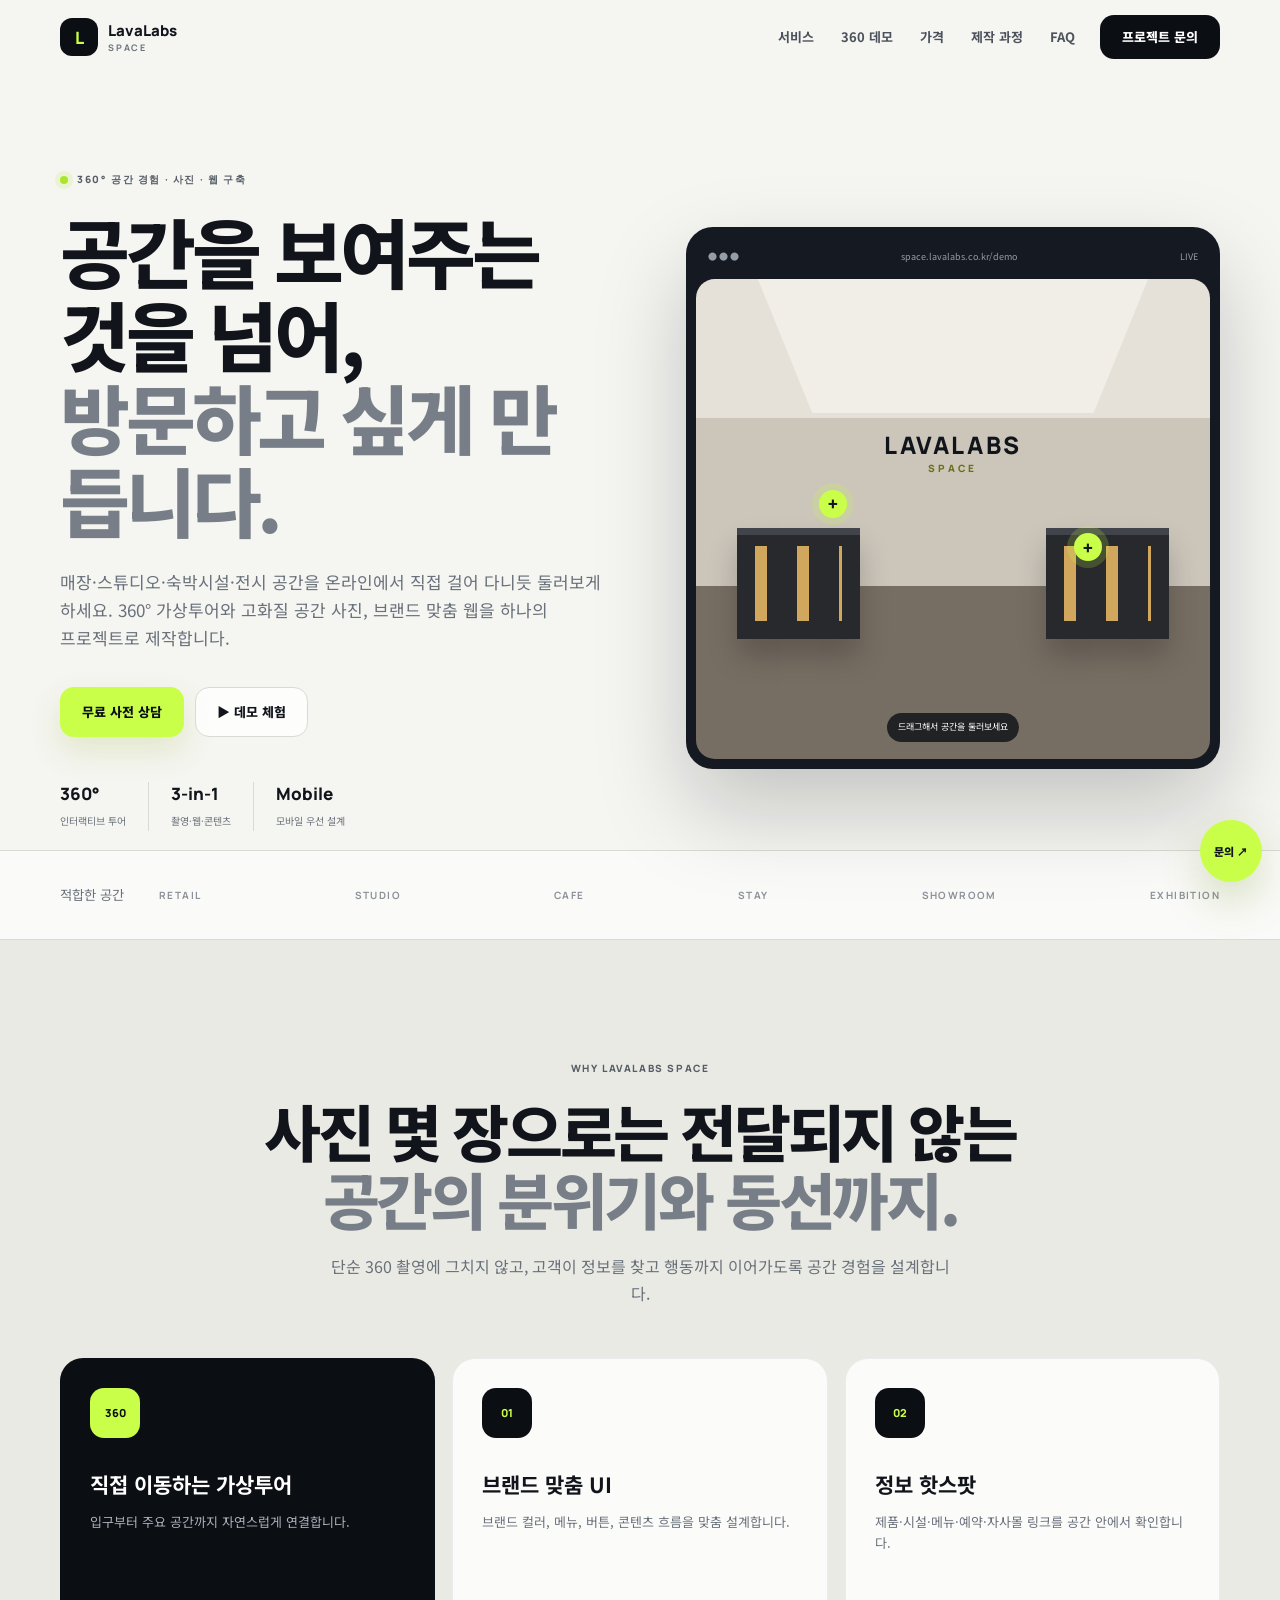
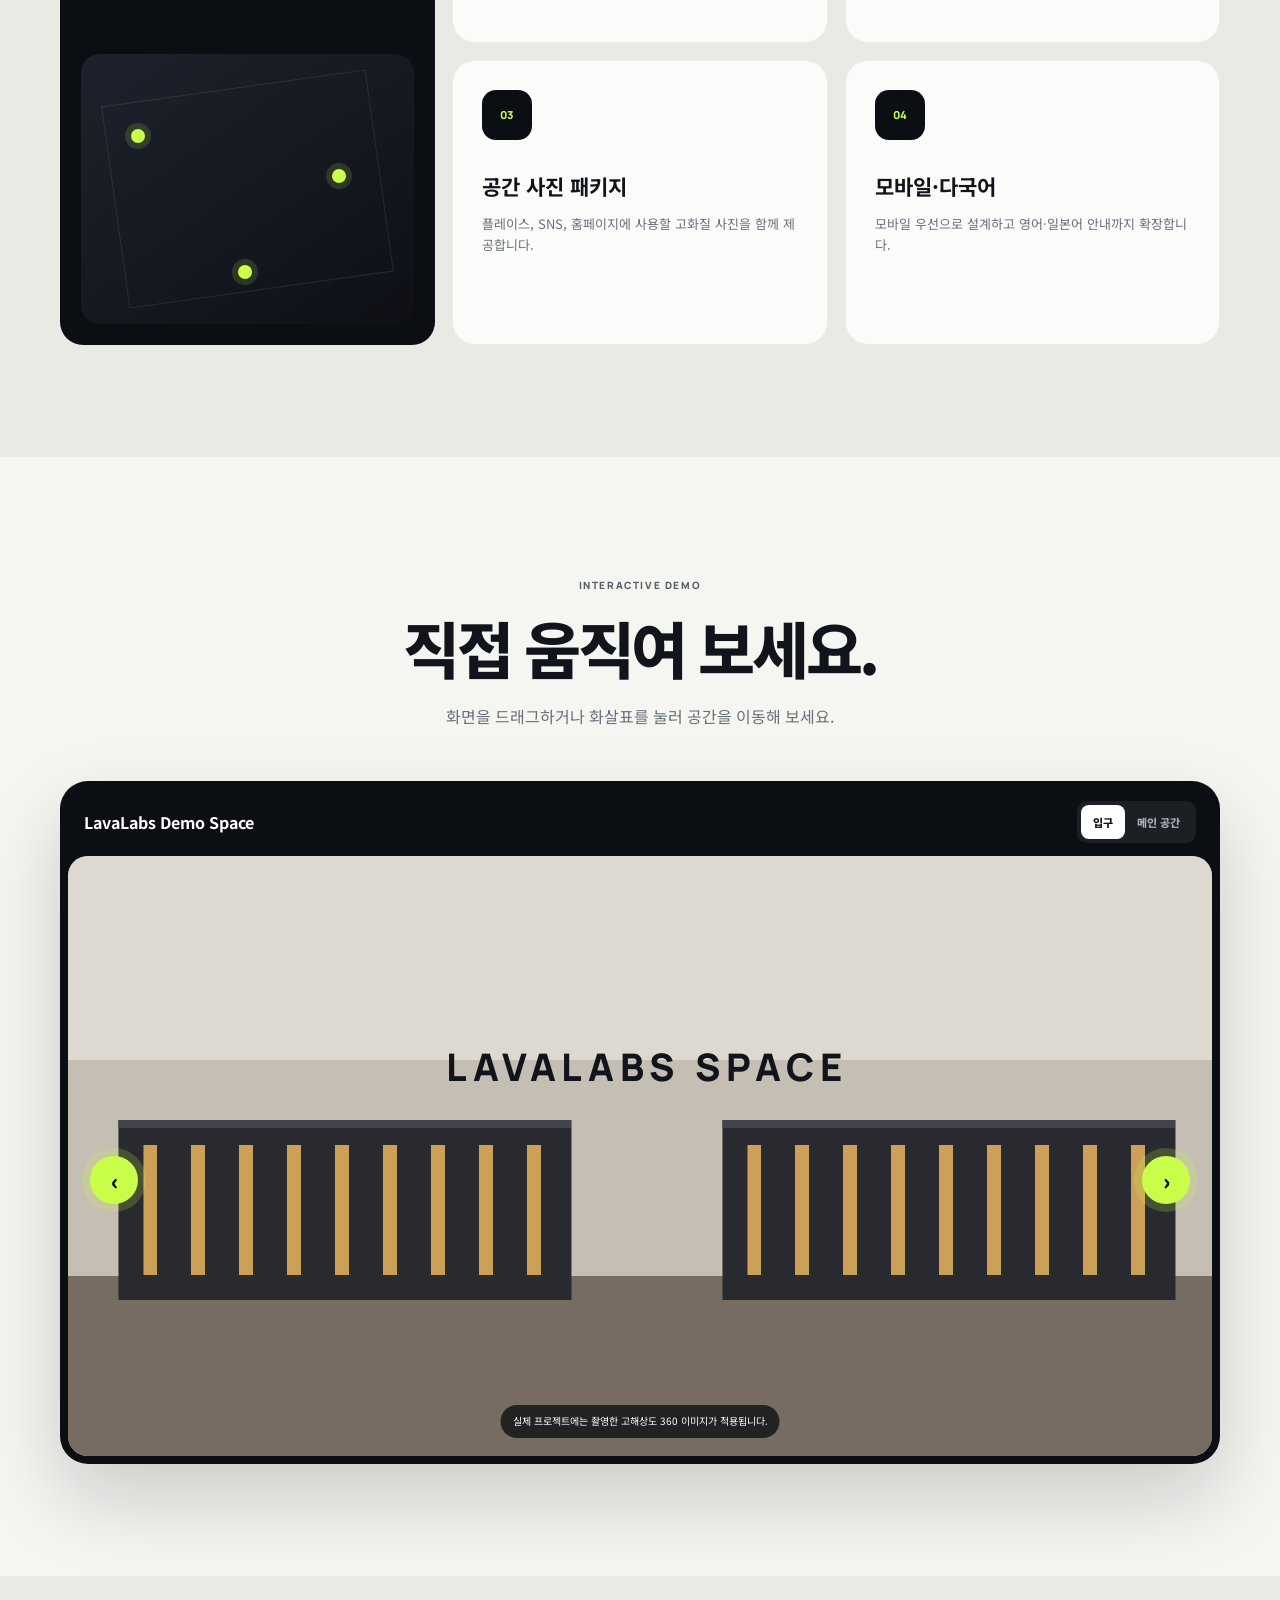
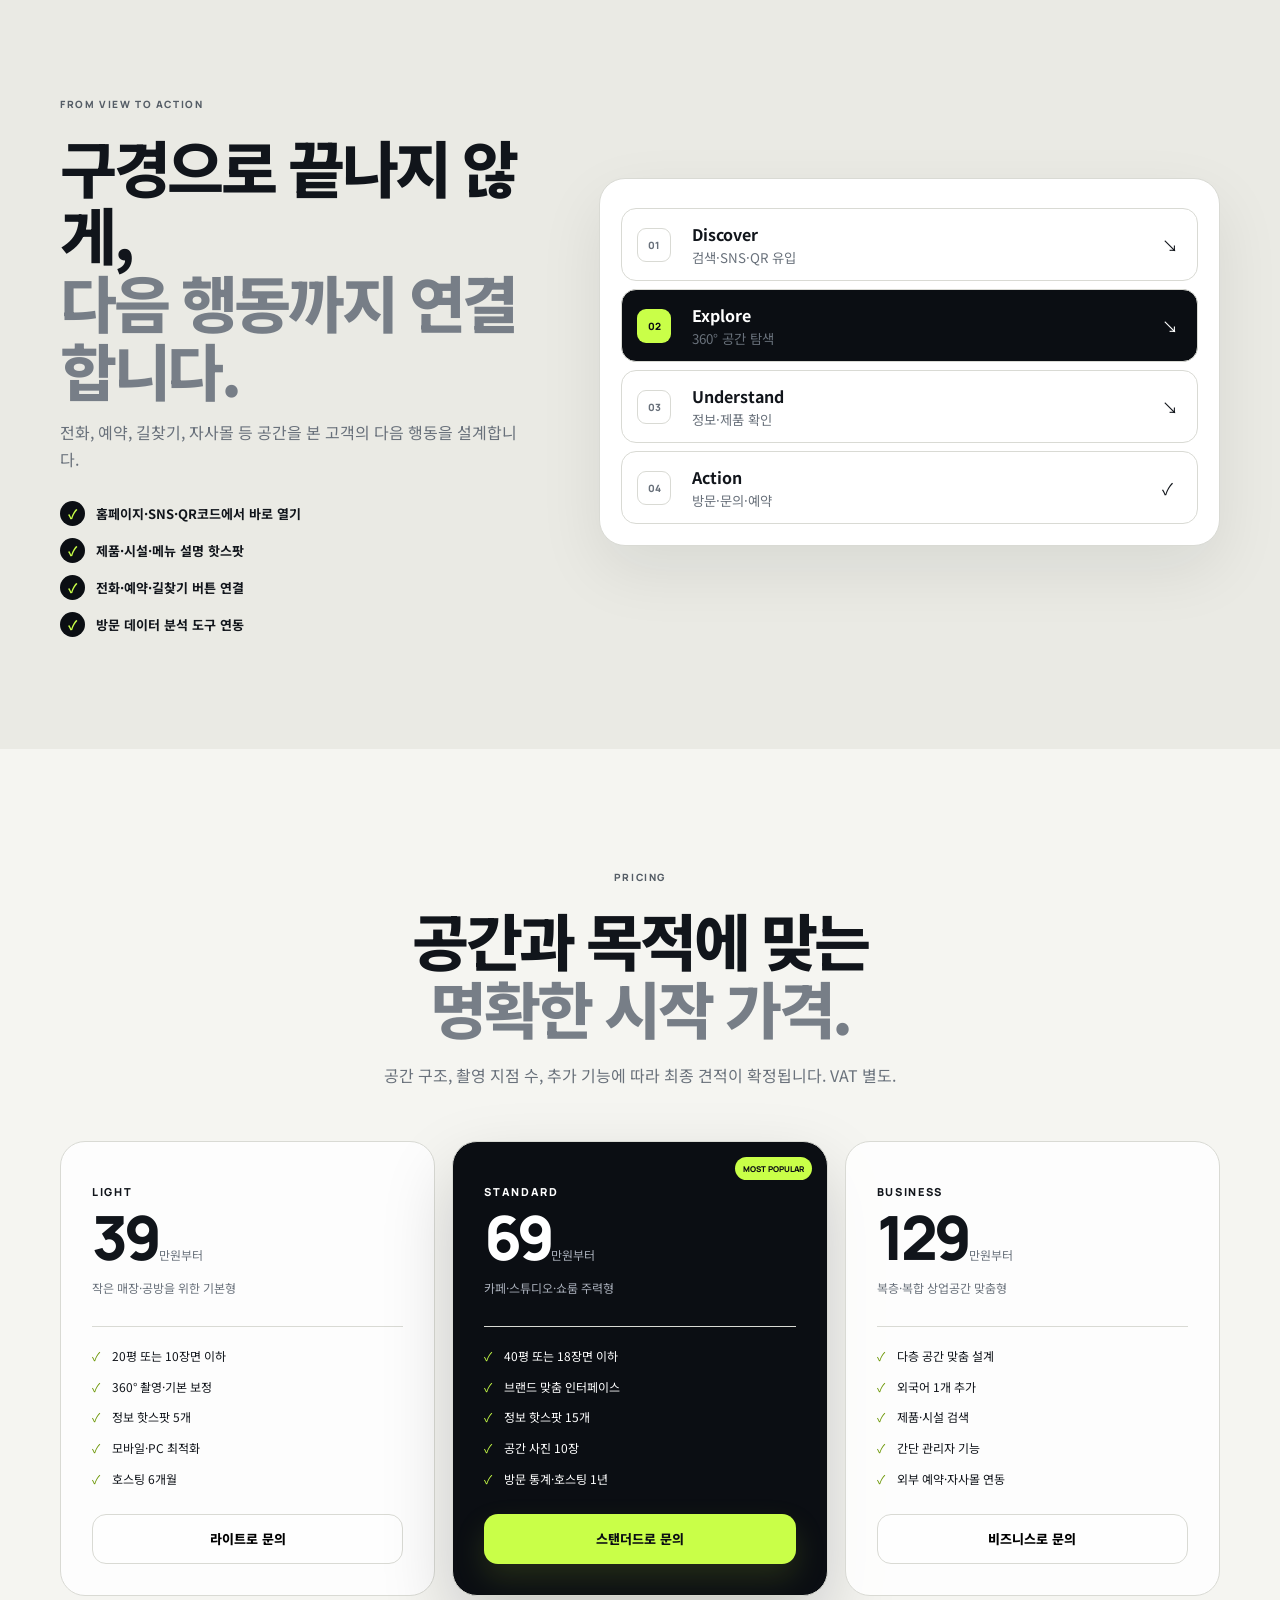
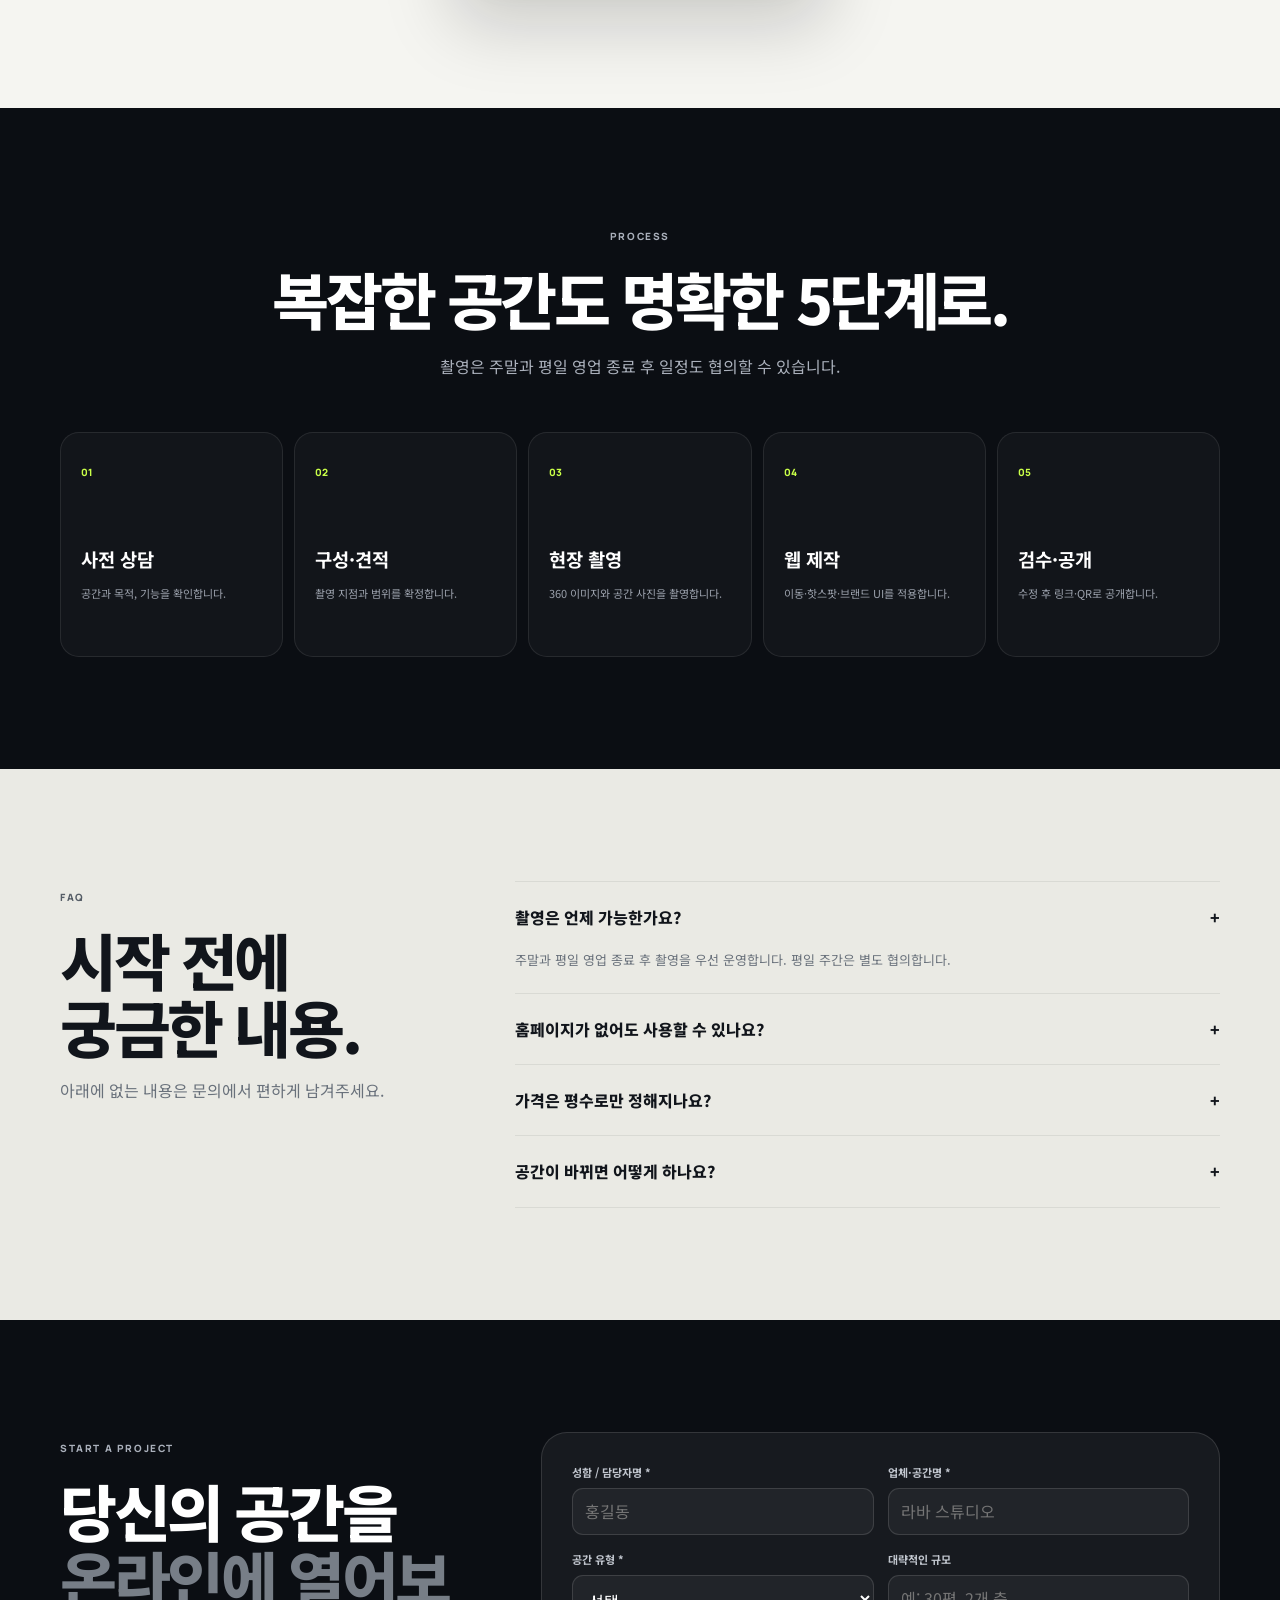
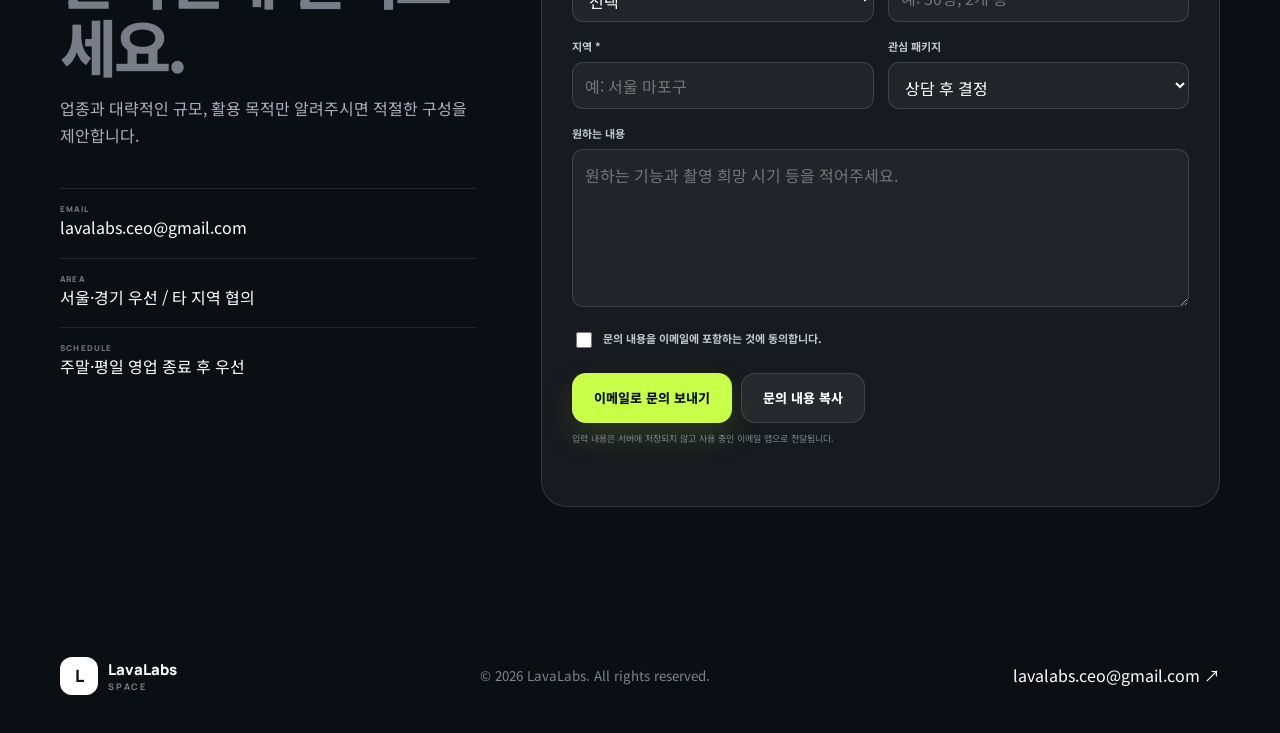
==== index(2).html @ 81591ff3 "Add files via upload" ====
<!doctype html><html lang="ko"><head><meta charset="utf-8"><meta name="viewport" content="width=device-width,initial-scale=1,viewport-fit=cover"><meta name="theme-color" content="#0b0e13"><meta name="description" content="LavaLabs Space는 360° 가상투어, 공간 사진, 맞춤형 웹을 결합해 오프라인 공간을 온라인 경험으로 만듭니다."><title>LavaLabs Space | 360° 가상투어·디지털 공간 구축</title><link rel="preconnect" href="https://fonts.googleapis.com"><link rel="preconnect" href="https://fonts.gstatic.com" crossorigin><link href="https://fonts.googleapis.com/css2?family=Manrope:wght@600;700;800&family=Noto+Sans+KR:wght@400;500;600;700;800&display=swap" rel="stylesheet"><style>
:root{--bg:#f5f5f1;--ink:#11151b;--muted:#69717b;--line:#d9dad4;--dark:#0b0e13;--lime:#c9ff48;--max:1160px}*{box-sizing:border-box}html{scroll-behavior:smooth}body{margin:0;min-width:320px;background:var(--bg);color:var(--ink);font-family:"Noto Sans KR",sans-serif;line-height:1.65;overflow-x:hidden}a{color:inherit;text-decoration:none}button,input,select,textarea{font:inherit}.wrap{width:min(calc(100% - 40px),var(--max));margin:auto}.section{padding:112px 0}.muted{background:#eaeae4}.dark{background:var(--dark);color:#fff}.head{position:fixed;z-index:40;inset:0 0 auto;height:74px;transition:.25s}.head.on{background:#f5f5f1e8;backdrop-filter:blur(16px);border-bottom:1px solid var(--line)}.nav{height:100%;display:flex;align-items:center;gap:25px}.brand{display:flex;align-items:center;gap:10px}.logo{width:38px;height:38px;border-radius:12px;background:var(--dark);color:var(--lime);display:grid;place-items:center;font:800 17px Manrope}.brand b{display:block;font:800 15px Manrope}.brand small{display:block;color:var(--muted);font:700 9px Manrope;letter-spacing:.2em}.links{display:flex;gap:27px;margin-left:auto}.links a{font-size:13px;font-weight:700;color:#4b525c}.btn{display:inline-flex;min-height:50px;padding:0 21px;border:1px solid transparent;border-radius:14px;align-items:center;justify-content:center;font-weight:800;font-size:13px;cursor:pointer;transition:.2s}.btn:hover{transform:translateY(-2px)}.primary{background:var(--lime);color:var(--dark);box-shadow:0 14px 30px #8eae2a30}.secondary{background:#ffffffc8;border-color:var(--line)}.black{background:var(--dark);color:#fff;min-height:44px}.menu{display:none;margin-left:auto;border:1px solid var(--line);background:#fff;border-radius:11px;width:42px;height:42px}.mobile{display:none;position:fixed;top:68px;inset-inline:0;background:#f5f5f1;padding:15px 20px 24px;border-bottom:1px solid var(--line)}.mobile a{display:block;padding:12px 0;font-weight:700}.hero{min-height:850px;padding-top:145px;display:flex;align-items:center}.hero-grid{display:grid;grid-template-columns:1.02fr .98fr;gap:70px;align-items:center}.kicker{display:inline-flex;gap:9px;align-items:center;margin-bottom:22px;font:800 10px Manrope;letter-spacing:.16em;color:#555d66}.dot{width:8px;height:8px;border-radius:50%;background:#a9e72c;box-shadow:0 0 0 5px #a9e72c26}.hero h1,.title h2,.copy h2{margin:0;line-height:1.09;letter-spacing:-.055em;font-weight:800}.hero h1{font-size:clamp(48px,6vw,76px)}.hero h1 span,.title h2 span,.copy h2 span{color:#777e87}.lead{max-width:640px;margin:27px 0 0;color:var(--muted);font-size:17px;word-break:keep-all}.actions{display:flex;gap:11px;margin-top:35px}.stats{display:flex;margin-top:45px}.stats div{padding-right:22px;margin-right:22px;border-right:1px solid var(--line)}.stats div:last-child{border:0}.stats b{display:block;font:800 17px Manrope}.stats small{color:var(--muted);font-size:10px}.mock{background:#151922;padding:10px;border-radius:27px;box-shadow:0 40px 90px #0b0e1335;transform:rotate(1deg)}.bar{height:42px;display:flex;align-items:center;padding:0 12px;color:#969da7;font-size:9px}.bar span{margin:auto}.space{position:relative;min-height:480px;border-radius:19px;overflow:hidden;background:linear-gradient(#e5e1d8 0 29%,#cbc5ba 29% 64%,#776e63 64%)}.ceiling{position:absolute;inset:0 12% auto;height:28%;background:#f1eee7;clip-path:polygon(0 0,100% 0,86% 100%,14% 100%)}.shelf{position:absolute;bottom:25%;width:24%;height:23%;background:#27292d;box-shadow:inset 0 7px #41444a,0 18px 28px #0003}.s1{left:8%}.s2{right:8%}.shelf:before{content:"";position:absolute;inset:18px;background:repeating-linear-gradient(90deg,#d0a75d 0 12px,transparent 12px 42px)}.sign{position:absolute;left:50%;top:36%;transform:translate(-50%,-50%);font:800 24px Manrope;letter-spacing:.11em;text-align:center}.sign small{display:block;font-size:10px;letter-spacing:.3em;color:#667016}.hot{position:absolute;width:28px;height:28px;border-radius:50%;background:var(--lime);display:grid;place-items:center;font-weight:900;box-shadow:0 0 0 7px #c9ff4830}.h1{left:24%;top:44%}.h2{right:21%;top:53%}.hint{position:absolute;left:50%;bottom:17px;transform:translateX(-50%);background:#0b0e13c9;color:#fff;padding:7px 11px;border-radius:99px;font-size:9px;white-space:nowrap}.strip{border-block:1px solid var(--line);background:#ffffff70}.strip .wrap{min-height:88px;display:flex;gap:35px;align-items:center}.strip small{color:var(--muted)}.logos{display:flex;flex:1;justify-content:space-between;gap:20px;flex-wrap:wrap;font:800 10px Manrope;letter-spacing:.14em;color:#8b9199}.title{text-align:center;max-width:800px;margin:0 auto 52px}.title h2,.copy h2{font-size:clamp(35px,5vw,62px)}.title p{max-width:620px;margin:21px auto 0;color:var(--muted)}.cards{display:grid;grid-template-columns:repeat(3,1fr);gap:17px}.card{min-height:285px;padding:29px;border-radius:23px;background:#ffffffd0;border:1px solid #11151b12;transition:.25s}.card:hover{transform:translateY(-5px);box-shadow:0 22px 60px #11151b16}.card.big{grid-row:span 2;min-height:587px;background:var(--dark);color:#fff;position:relative;overflow:hidden}.num{width:50px;height:50px;border-radius:14px;background:var(--dark);color:var(--lime);display:grid;place-items:center;font:800 11px Manrope}.big .num{background:var(--lime);color:var(--dark)}.card h3{margin:29px 0 9px;font-size:21px}.card p{margin:0;color:var(--muted);font-size:13px}.big p{color:#aab0ba}.map{position:absolute;inset:auto 20px 20px;height:270px;border-radius:19px;background:linear-gradient(145deg,#1d222c,#0e1016)}.map:before{content:"";position:absolute;inset:33px;border:1px solid #ffffff17;transform:rotate(-8deg)}.map i{position:absolute;width:14px;height:14px;border-radius:50%;background:var(--lime);box-shadow:0 0 0 6px #c9ff4825}.map i:nth-child(1){left:50px;top:75px}.map i:nth-child(2){right:68px;top:115px}.map i:nth-child(3){left:47%;bottom:45px}.demo{background:var(--dark);border-radius:28px;padding:8px;box-shadow:0 35px 80px #0b0e132d}.demo-top{min-height:67px;padding:0 16px;display:flex;align-items:center;justify-content:space-between;color:#fff}.tabs{display:flex;background:#ffffff12;padding:4px;border-radius:10px}.tabs button{border:0;background:transparent;color:#aab0b8;padding:8px 12px;border-radius:8px;font-size:11px;font-weight:800}.tabs button.active{background:#fff;color:var(--dark)}.viewer{position:relative;height:min(62vw,600px);min-height:410px;border-radius:20px;overflow:hidden;cursor:grab;background:linear-gradient(100deg,#b5afa4,#ece8df,#b5afa4);user-select:none}.viewer:active{cursor:grabbing}.room{position:absolute;inset:0;width:220%;transform:translateX(-27%);transition:filter .3s}.room:before{content:"";position:absolute;inset:0;background:linear-gradient(#ddd9d0 0 34%,#c5beb2 34% 70%,#766c61 70%)}.unit{position:absolute;bottom:26%;width:18%;height:30%;background:#282a2f;box-shadow:inset 0 8px #41444c}.u1{left:6%}.u2{left:29%}.u3{left:53%}.u4{left:76%}.unit:after{content:"";position:absolute;inset:25px;background:repeating-linear-gradient(90deg,#caa157 0 14px,transparent 14px 48px)}.vsign{position:absolute;left:50%;top:35%;transform:translate(-50%,-50%);font:800 38px Manrope;letter-spacing:.15em}.arrow{position:absolute;top:50%;width:48px;height:48px;border:0;border-radius:50%;background:var(--lime);font-size:22px;font-weight:900;box-shadow:0 0 0 8px #c9ff4830}.prev{left:22px}.next{right:22px}.demo-note{position:absolute;left:50%;bottom:18px;transform:translateX(-50%);background:#0b0e13c9;color:#fff;padding:8px 12px;border-radius:99px;font-size:10px;white-space:nowrap}.split{display:grid;grid-template-columns:.85fr 1.15fr;gap:80px;align-items:center}.copy p{color:var(--muted)}.checks{list-style:none;padding:0;margin:29px 0 0;display:grid;gap:12px}.checks li{display:flex;gap:11px;align-items:center;font-size:13px;font-weight:700}.checks span{width:25px;height:25px;border-radius:50%;background:var(--dark);color:var(--lime);display:grid;place-items:center}.flow{padding:21px;background:#fff;border:1px solid var(--line);border-radius:26px;box-shadow:0 24px 65px #11151b15}.step{display:grid;grid-template-columns:43px 1fr 20px;align-items:center;gap:12px;min-height:73px;border:1px solid var(--line);border-radius:15px;padding:0 15px;margin-top:8px}.step.on{background:var(--dark);color:#fff}.step i{font-style:normal;width:34px;height:34px;border-radius:9px;background:#fff;border:1px solid var(--line);display:grid;place-items:center;font:800 10px Manrope;color:var(--muted)}.step.on i{background:var(--lime);color:var(--dark);border:0}.step b,.step small{display:block}.step small{color:var(--muted)}.prices{display:grid;grid-template-columns:repeat(3,1fr);gap:17px}.price{display:flex;flex-direction:column;padding:31px;border-radius:25px;background:#ffffffd9;border:1px solid var(--line);position:relative}.price.featured{background:var(--dark);color:#fff;transform:translateY(-10px);box-shadow:0 30px 70px #0b0e132d}.badge{position:absolute;right:15px;top:15px;background:var(--lime);color:var(--dark);padding:6px 8px;border-radius:99px;font:800 8px Manrope}.price h3{font:800 11px Manrope;letter-spacing:.15em}.money b{font:800 61px/.9 Manrope;letter-spacing:-.06em}.money span,.price p{color:var(--muted);font-size:12px}.featured .money span,.featured p{color:#aab0bb}.price ul{list-style:none;padding:19px 0 25px;margin:16px 0 0;border-top:1px solid var(--line);display:grid;gap:11px;flex:1}.price li{font-size:12px;padding-left:20px;position:relative}.price li:before{content:"✓";position:absolute;left:0;color:#699500}.featured li:before{color:var(--lime)}.process{display:grid;grid-template-columns:repeat(5,1fr);gap:11px}.proc{min-height:225px;padding:23px 20px;border:1px solid #ffffff17;background:#ffffff08;border-radius:19px}.proc span{color:var(--lime);font:800 10px Manrope}.proc h3{margin:62px 0 9px}.proc p{margin:0;color:#9ba1ac;font-size:11px}.faq{display:grid;grid-template-columns:.7fr 1.3fr;gap:75px}.faq-list{border-top:1px solid var(--line)}details{border-bottom:1px solid var(--line)}summary{list-style:none;display:flex;justify-content:space-between;padding:22px 0;font-weight:800;cursor:pointer}summary::-webkit-details-marker{display:none}details p{color:var(--muted);font-size:13px;margin:-3px 0 22px}.contact{display:grid;grid-template-columns:.76fr 1.24fr;gap:65px}.meta{margin-top:40px;display:grid;gap:17px}.meta div{border-top:1px solid #ffffff18;padding-top:14px}.meta small{display:block;color:#737a85;font:800 8px Manrope;letter-spacing:.15em}.form{padding:30px;border:1px solid #ffffff20;background:#ffffff0d;border-radius:26px}.grid2{display:grid;grid-template-columns:1fr 1fr;gap:14px}.form label{display:block;margin-bottom:15px}.form label span{display:block;margin-bottom:7px;color:#c2c7cf;font-size:11px;font-weight:700}.form input,.form select,.form textarea{width:100%;border:1px solid #ffffff20;background:#ffffff0c;color:#fff;border-radius:11px;padding:12px}.form input,.form select{height:47px}.form select option{color:#111}.form textarea{resize:vertical}.agree{display:flex!important;gap:8px}.agree input{width:16px!important;height:16px!important}.form-actions{display:flex;gap:9px;margin-top:19px}.form .secondary{background:#ffffff10;color:#fff;border-color:#ffffff20}.notice{color:#7e858f;font-size:9px}.status{min-height:20px;color:var(--lime);font-size:11px}.foot{background:var(--dark);color:#fff}.foot .wrap{display:flex;align-items:center;justify-content:space-between;gap:30px;padding:38px 0}.foot small{color:#7d848e}.floating{position:fixed;right:18px;bottom:18px;z-index:35;width:62px;height:62px;border-radius:50%;background:var(--lime);display:grid;place-items:center;font-size:11px;font-weight:900;box-shadow:0 18px 40px #6f8f2040}.reveal{opacity:0;transform:translateY(20px);transition:.65s}.reveal.show{opacity:1;transform:none}
@media(max-width:860px){.links,.nav>.black{display:none}.menu{display:block}.hero-grid,.split,.faq,.contact{grid-template-columns:1fr}.hero{padding-top:115px}.mock{margin-top:20px}.cards{grid-template-columns:1fr 1fr}.prices{grid-template-columns:1fr;max-width:610px;margin:auto}.price.featured{transform:none;order:-1}.process{grid-template-columns:1fr 1fr}.section{padding:90px 0}.faq{gap:45px}}
@media(max-width:620px){.wrap{width:min(calc(100% - 28px),var(--max))}.section{padding:75px 0}.hero h1{font-size:43px}.lead{font-size:15px}.actions,.form-actions{flex-direction:column}.stats div{padding-right:10px;margin-right:10px}.space{min-height:380px}.cards,.process{grid-template-columns:1fr}.card.big{min-height:550px}.demo-top{flex-direction:column;align-items:flex-start;padding:13px}.tabs{width:100%}.tabs button{flex:1}.viewer{height:115vw;min-height:460px}.demo-note{white-space:normal;width:calc(100% - 24px);border-radius:12px}.grid2{grid-template-columns:1fr}.form{padding:22px 17px}.foot .wrap{align-items:flex-start;flex-direction:column}.strip .wrap{align-items:flex-start;flex-direction:column;padding:20px 0}}
@media(prefers-reduced-motion:reduce){*{transition:none!important}.reveal{opacity:1;transform:none}}
</style></head><body><header class="head"><div class="wrap nav"><a class="brand" href="#top"><span class="logo">L</span><span><b>LavaLabs</b><small>SPACE</small></span></a><nav class="links"><a href="#service">서비스</a><a href="#demo">360 데모</a><a href="#pricing">가격</a><a href="#process">제작 과정</a><a href="#faq">FAQ</a></nav><a class="btn black" href="#contact">프로젝트 문의</a><button class="menu" aria-label="메뉴 열기">☰</button></div><nav class="mobile"><a href="#service">서비스</a><a href="#demo">360 데모</a><a href="#pricing">가격</a><a href="#process">제작 과정</a><a href="#faq">FAQ</a><a href="#contact">프로젝트 문의</a></nav></header><main id="top"><section class="hero"><div class="wrap hero-grid"><div class="reveal"><div class="kicker"><span class="dot"></span>360° 공간 경험 · 사진 · 웹 구축</div><h1>공간을 보여주는 것을 넘어,<br><span>방문하고 싶게 만듭니다.</span></h1><p class="lead">매장·스튜디오·숙박시설·전시 공간을 온라인에서 직접 걸어 다니듯 둘러보게 하세요. 360° 가상투어와 고화질 공간 사진, 브랜드 맞춤 웹을 하나의 프로젝트로 제작합니다.</p><div class="actions"><a class="btn primary" href="#contact">무료 사전 상담</a><a class="btn secondary" href="#demo">▶ 데모 체험</a></div><div class="stats"><div><b>360°</b><small>인터랙티브 투어</small></div><div><b>3-in-1</b><small>촬영·웹·콘텐츠</small></div><div><b>Mobile</b><small>모바일 우선 설계</small></div></div></div><div class="mock reveal"><div class="bar">● ● ● <span>space.lavalabs.co.kr/demo</span> LIVE</div><div class="space"><div class="ceiling"></div><div class="shelf s1"></div><div class="shelf s2"></div><div class="sign">LAVALABS<small>SPACE</small></div><div class="hot h1">+</div><div class="hot h2">+</div><div class="hint">드래그해서 공간을 둘러보세요</div></div></div></div></section><section class="strip"><div class="wrap"><small>적합한 공간</small><div class="logos"><b>RETAIL</b><b>STUDIO</b><b>CAFE</b><b>STAY</b><b>SHOWROOM</b><b>EXHIBITION</b></div></div></section><section class="section muted" id="service"><div class="wrap"><div class="title reveal"><div class="kicker">WHY LAVALABS SPACE</div><h2>사진 몇 장으로는 전달되지 않는<br><span>공간의 분위기와 동선까지.</span></h2><p>단순 360 촬영에 그치지 않고, 고객이 정보를 찾고 행동까지 이어가도록 공간 경험을 설계합니다.</p></div><div class="cards"><article class="card big reveal"><div class="num">360</div><h3>직접 이동하는 가상투어</h3><p>입구부터 주요 공간까지 자연스럽게 연결합니다.</p><div class="map"><i></i><i></i><i></i></div></article><article class="card reveal"><div class="num">01</div><h3>브랜드 맞춤 UI</h3><p>브랜드 컬러, 메뉴, 버튼, 콘텐츠 흐름을 맞춤 설계합니다.</p></article><article class="card reveal"><div class="num">02</div><h3>정보 핫스팟</h3><p>제품·시설·메뉴·예약·자사몰 링크를 공간 안에서 확인합니다.</p></article><article class="card reveal"><div class="num">03</div><h3>공간 사진 패키지</h3><p>플레이스, SNS, 홈페이지에 사용할 고화질 사진을 함께 제공합니다.</p></article><article class="card reveal"><div class="num">04</div><h3>모바일·다국어</h3><p>모바일 우선으로 설계하고 영어·일본어 안내까지 확장합니다.</p></article></div></div></section><section class="section" id="demo"><div class="wrap"><div class="title reveal"><div class="kicker">INTERACTIVE DEMO</div><h2>직접 움직여 보세요.</h2><p>화면을 드래그하거나 화살표를 눌러 공간을 이동해 보세요.</p></div><div class="demo reveal"><div class="demo-top"><b>LavaLabs Demo Space</b><div class="tabs"><button class="active" data-scene="0">입구</button><button data-scene="1">메인 공간</button></div></div><div class="viewer" id="viewer"><div class="room" id="room"><div class="unit u1"></div><div class="unit u2"></div><div class="unit u3"></div><div class="unit u4"></div><div class="vsign" id="vsign">LAVALABS SPACE</div></div><button class="arrow prev" aria-label="이전 장면">‹</button><button class="arrow next" aria-label="다음 장면">›</button><div class="demo-note">실제 프로젝트에는 촬영한 고해상도 360 이미지가 적용됩니다.</div></div></div></div></section><section class="section muted"><div class="wrap split"><div class="copy reveal"><div class="kicker">FROM VIEW TO ACTION</div><h2>구경으로 끝나지 않게,<br><span>다음 행동까지 연결합니다.</span></h2><p>전화, 예약, 길찾기, 자사몰 등 공간을 본 고객의 다음 행동을 설계합니다.</p><ul class="checks"><li><span>✓</span>홈페이지·SNS·QR코드에서 바로 열기</li><li><span>✓</span>제품·시설·메뉴 설명 핫스팟</li><li><span>✓</span>전화·예약·길찾기 버튼 연결</li><li><span>✓</span>방문 데이터 분석 도구 연동</li></ul></div><div class="flow reveal"><div class="step"><i>01</i><div><b>Discover</b><small>검색·SNS·QR 유입</small></div>↘</div><div class="step on"><i>02</i><div><b>Explore</b><small>360° 공간 탐색</small></div>↘</div><div class="step"><i>03</i><div><b>Understand</b><small>정보·제품 확인</small></div>↘</div><div class="step"><i>04</i><div><b>Action</b><small>방문·문의·예약</small></div>✓</div></div></div></section><section class="section" id="pricing"><div class="wrap"><div class="title reveal"><div class="kicker">PRICING</div><h2>공간과 목적에 맞는<br><span>명확한 시작 가격.</span></h2><p>공간 구조, 촬영 지점 수, 추가 기능에 따라 최종 견적이 확정됩니다. VAT 별도.</p></div><div class="prices"><article class="price reveal"><h3>LIGHT</h3><div class="money"><b>39</b><span>만원부터</span></div><p>작은 매장·공방을 위한 기본형</p><ul><li>20평 또는 10장면 이하</li><li>360° 촬영·기본 보정</li><li>정보 핫스팟 5개</li><li>모바일·PC 최적화</li><li>호스팅 6개월</li></ul><button class="btn secondary pack" data-pack="라이트 (39만원부터)">라이트로 문의</button></article><article class="price featured reveal"><span class="badge">MOST POPULAR</span><h3>STANDARD</h3><div class="money"><b>69</b><span>만원부터</span></div><p>카페·스튜디오·쇼룸 주력형</p><ul><li>40평 또는 18장면 이하</li><li>브랜드 맞춤 인터페이스</li><li>정보 핫스팟 15개</li><li>공간 사진 10장</li><li>방문 통계·호스팅 1년</li></ul><button class="btn primary pack" data-pack="스탠더드 (69만원부터)">스탠더드로 문의</button></article><article class="price reveal"><h3>BUSINESS</h3><div class="money"><b>129</b><span>만원부터</span></div><p>복층·복합 상업공간 맞춤형</p><ul><li>다층 공간 맞춤 설계</li><li>외국어 1개 추가</li><li>제품·시설 검색</li><li>간단 관리자 기능</li><li>외부 예약·자사몰 연동</li></ul><button class="btn secondary pack" data-pack="비즈니스 (129만원부터)">비즈니스로 문의</button></article></div></div></section><section class="section dark" id="process"><div class="wrap"><div class="title reveal"><div class="kicker" style="color:#aab0bb">PROCESS</div><h2>복잡한 공간도 명확한 5단계로.</h2><p style="color:#aab0bb">촬영은 주말과 평일 영업 종료 후 일정도 협의할 수 있습니다.</p></div><div class="process"><article class="proc"><span>01</span><h3>사전 상담</h3><p>공간과 목적, 기능을 확인합니다.</p></article><article class="proc"><span>02</span><h3>구성·견적</h3><p>촬영 지점과 범위를 확정합니다.</p></article><article class="proc"><span>03</span><h3>현장 촬영</h3><p>360 이미지와 공간 사진을 촬영합니다.</p></article><article class="proc"><span>04</span><h3>웹 제작</h3><p>이동·핫스팟·브랜드 UI를 적용합니다.</p></article><article class="proc"><span>05</span><h3>검수·공개</h3><p>수정 후 링크·QR로 공개합니다.</p></article></div></div></section><section class="section muted" id="faq"><div class="wrap faq"><div class="copy reveal"><div class="kicker">FAQ</div><h2>시작 전에<br>궁금한 내용.</h2><p>아래에 없는 내용은 문의에서 편하게 남겨주세요.</p></div><div class="faq-list reveal"><details open><summary>촬영은 언제 가능한가요?<span>+</span></summary><p>주말과 평일 영업 종료 후 촬영을 우선 운영합니다. 평일 주간은 별도 협의합니다.</p></details><details><summary>홈페이지가 없어도 사용할 수 있나요?<span>+</span></summary><p>독립 공유 링크와 QR코드로 사용할 수 있으며 추후 홈페이지에도 삽입할 수 있습니다.</p></details><details><summary>가격은 평수로만 정해지나요?<span>+</span></summary><p>촬영 지점 수, 층수, 공간 복잡도, 맞춤 기능을 함께 반영합니다.</p></details><details><summary>공간이 바뀌면 어떻게 하나요?<span>+</span></summary><p>일부 장면만 재촬영하거나 변경 범위에 따라 재구축할 수 있습니다.</p></details></div></div></section><section class="section dark" id="contact"><div class="wrap contact"><div class="copy reveal"><div class="kicker" style="color:#aab0bb">START A PROJECT</div><h2>당신의 공간을<br><span>온라인에 열어보세요.</span></h2><p style="color:#aab0bb">업종과 대략적인 규모, 활용 목적만 알려주시면 적절한 구성을 제안합니다.</p><div class="meta"><div><small>EMAIL</small><a href="mailto:lavalabs.ceo@gmail.com">lavalabs.ceo@gmail.com</a></div><div><small>AREA</small>서울·경기 우선 / 타 지역 협의</div><div><small>SCHEDULE</small>주말·평일 영업 종료 후 우선</div></div></div><form class="form reveal" id="form"><div class="grid2"><label><span>성함 / 담당자명 *</span><input name="name" required placeholder="홍길동"></label><label><span>업체·공간명 *</span><input name="company" required placeholder="라바 스튜디오"></label></div><div class="grid2"><label><span>공간 유형 *</span><select name="type" required><option value="">선택</option><option>매장·쇼룸</option><option>스튜디오</option><option>카페·식당</option><option>숙박시설</option><option>전시·팝업</option><option>기타</option></select></label><label><span>대략적인 규모</span><input name="size" placeholder="예: 30평, 2개 층"></label></div><div class="grid2"><label><span>지역 *</span><input name="location" required placeholder="예: 서울 마포구"></label><label><span>관심 패키지</span><select name="package" id="package"><option>상담 후 결정</option><option>라이트 (39만원부터)</option><option>스탠더드 (69만원부터)</option><option>비즈니스 (129만원부터)</option></select></label></div><label><span>원하는 내용</span><textarea name="message" rows="5" placeholder="원하는 기능과 촬영 희망 시기 등을 적어주세요."></textarea></label><label class="agree"><input type="checkbox" required><span>문의 내용을 이메일에 포함하는 것에 동의합니다.</span></label><div class="form-actions"><button class="btn primary" type="submit">이메일로 문의 보내기</button><button class="btn secondary" type="button" id="copy">문의 내용 복사</button></div><p class="notice">입력 내용은 서버에 저장되지 않고 사용 중인 이메일 앱으로 전달됩니다.</p><div class="status" id="status"></div></form></div></section></main><footer class="foot"><div class="wrap"><a class="brand" href="#top"><span class="logo" style="background:#fff;color:#111">L</span><span><b>LavaLabs</b><small>SPACE</small></span></a><small>© <span id="year"></span> LavaLabs. All rights reserved.</small><a href="mailto:lavalabs.ceo@gmail.com">lavalabs.ceo@gmail.com ↗</a></div></footer><a class="floating" href="#contact">문의 ↗</a><script>
const $=(s)=>document.querySelector(s),$$=(s)=>[...document.querySelectorAll(s)];addEventListener('scroll',()=>$('.head').classList.toggle('on',scrollY>15),{passive:true});$('.menu').onclick=()=>{const m=$('.mobile');m.style.display=m.style.display==='block'?'none':'block'};$$('.mobile a').forEach(a=>a.onclick=()=>$('.mobile').style.display='none');const io=new IntersectionObserver(es=>es.forEach(e=>{if(e.isIntersecting){e.target.classList.add('show');io.unobserve(e.target)}}),{threshold:.1});$$('.reveal').forEach(e=>io.observe(e));$$('details').forEach(d=>d.ontoggle=()=>{if(d.open)$$('details[open]').forEach(o=>{if(o!==d)o.open=false})});let scene=0,pos=-27,drag=false,start=0;const room=$('#room'),sign=$('#vsign');function render(){room.style.transform=`translateX(${pos}%)`;sign.textContent=scene?'MAIN SPACE':'LAVALABS SPACE';$$('.tabs button').forEach((b,i)=>b.classList.toggle('active',i===scene))}function setScene(n){scene=(n+2)%2;pos=scene?-47:-27;render()}$('.prev').onclick=()=>setScene(scene-1);$('.next').onclick=()=>setScene(scene+1);$$('.tabs button').forEach(b=>b.onclick=()=>setScene(+b.dataset.scene));const v=$('#viewer');v.onpointerdown=e=>{drag=true;start=e.clientX;v.setPointerCapture(e.pointerId)};v.onpointermove=e=>{if(!drag)return;pos=Math.max(-55,Math.min(-2,pos+(e.clientX-start)/25));start=e.clientX;render()};v.onpointerup=()=>drag=false;$$('.pack').forEach(b=>b.onclick=()=>{$('#package').value=b.dataset.pack;$('#contact').scrollIntoView({behavior:'smooth'})});function inquiry(){const d=new FormData($('#form')),f=n=>d.get(n)||'-';return`LavaLabs Space 프로젝트 문의\n\n성함: ${f('name')}\n업체·공간명: ${f('company')}\n공간 유형: ${f('type')}\n규모: ${f('size')}\n지역: ${f('location')}\n패키지: ${f('package')}\n\n요청 내용:\n${f('message')}`}$('#form').onsubmit=e=>{e.preventDefault();if(!e.target.reportValidity())return;location.href=`mailto:lavalabs.ceo@gmail.com?subject=${encodeURIComponent('[LavaLabs Space 문의] '+new FormData(e.target).get('company'))}&body=${encodeURIComponent(inquiry())}`;$('#status').textContent='이메일 앱을 여는 중입니다.'};$('#copy').onclick=async()=>{if(!$('#form').reportValidity())return;try{await navigator.clipboard.writeText(inquiry());$('#status').textContent='문의 내용이 복사되었습니다.'}catch{$('#status').textContent='복사에 실패했습니다.'}};$('#year').textContent=new Date().getFullYear();render();
</script></body></html>
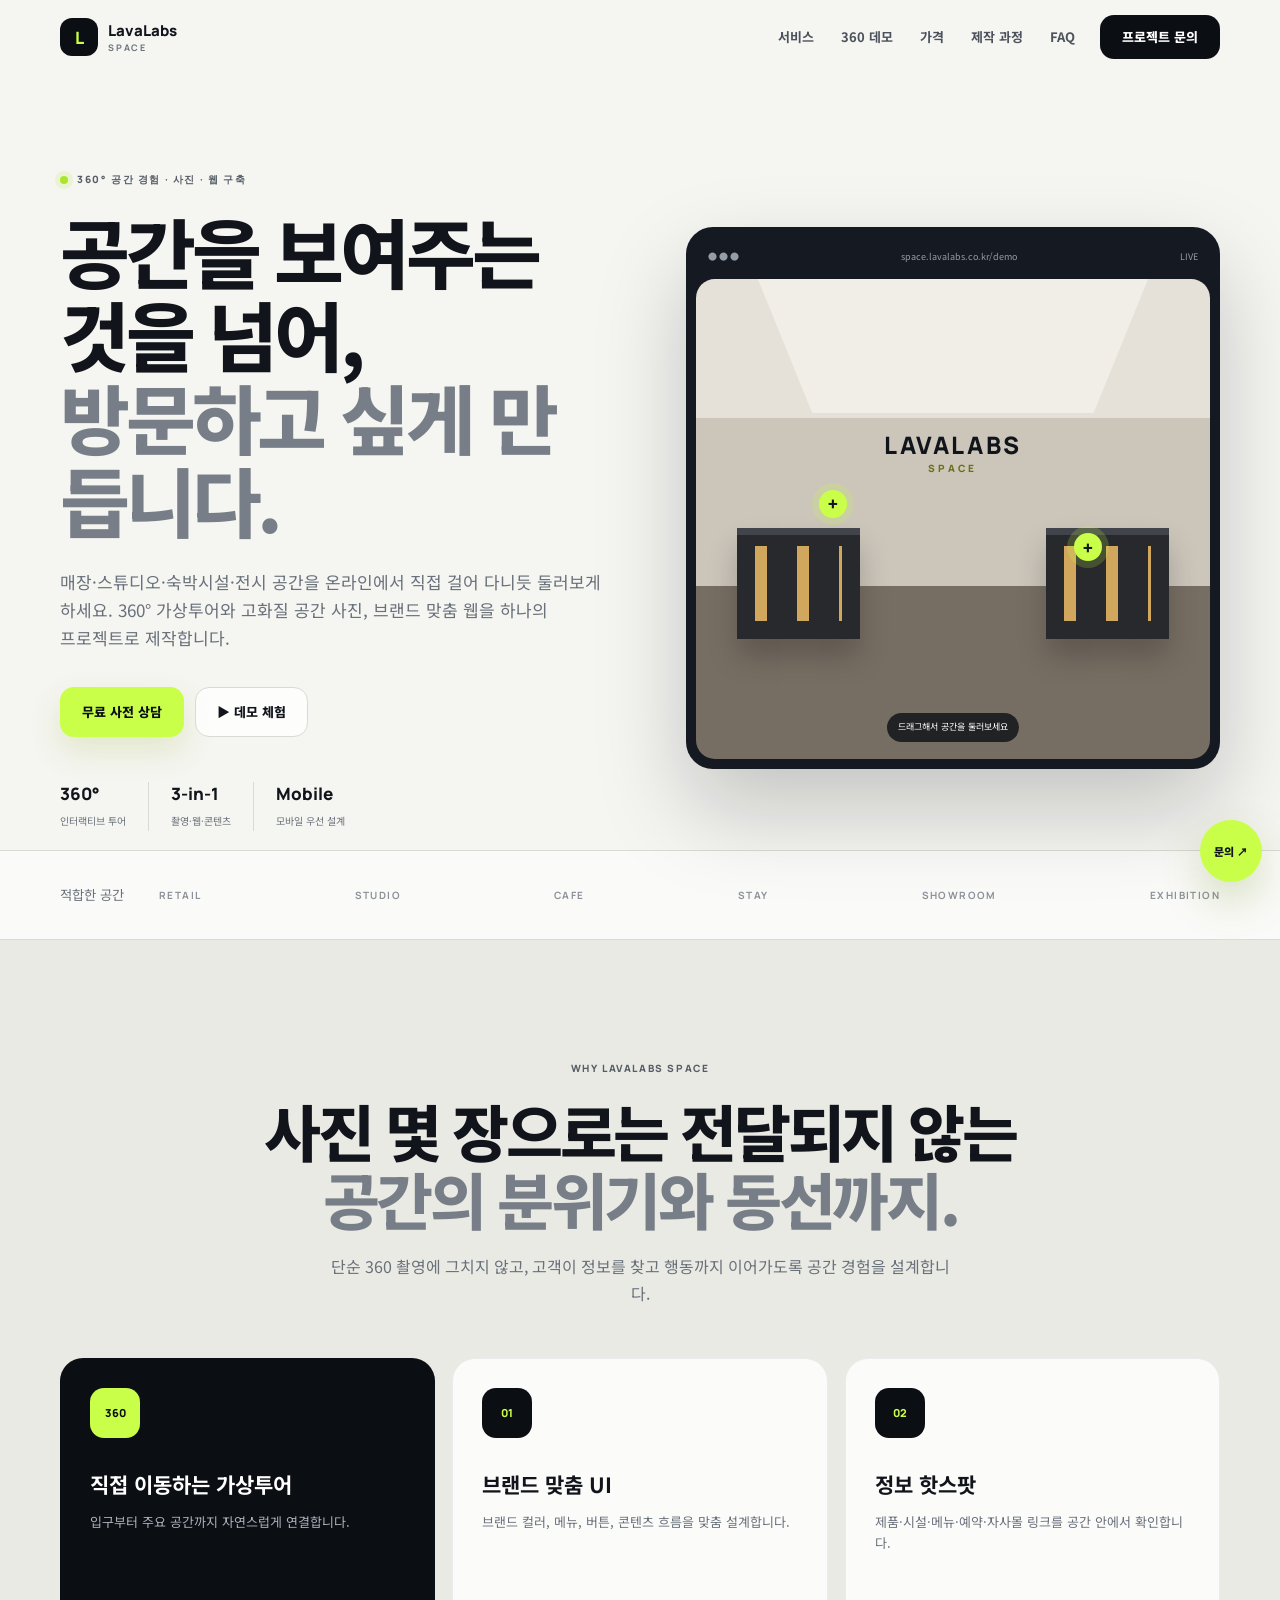
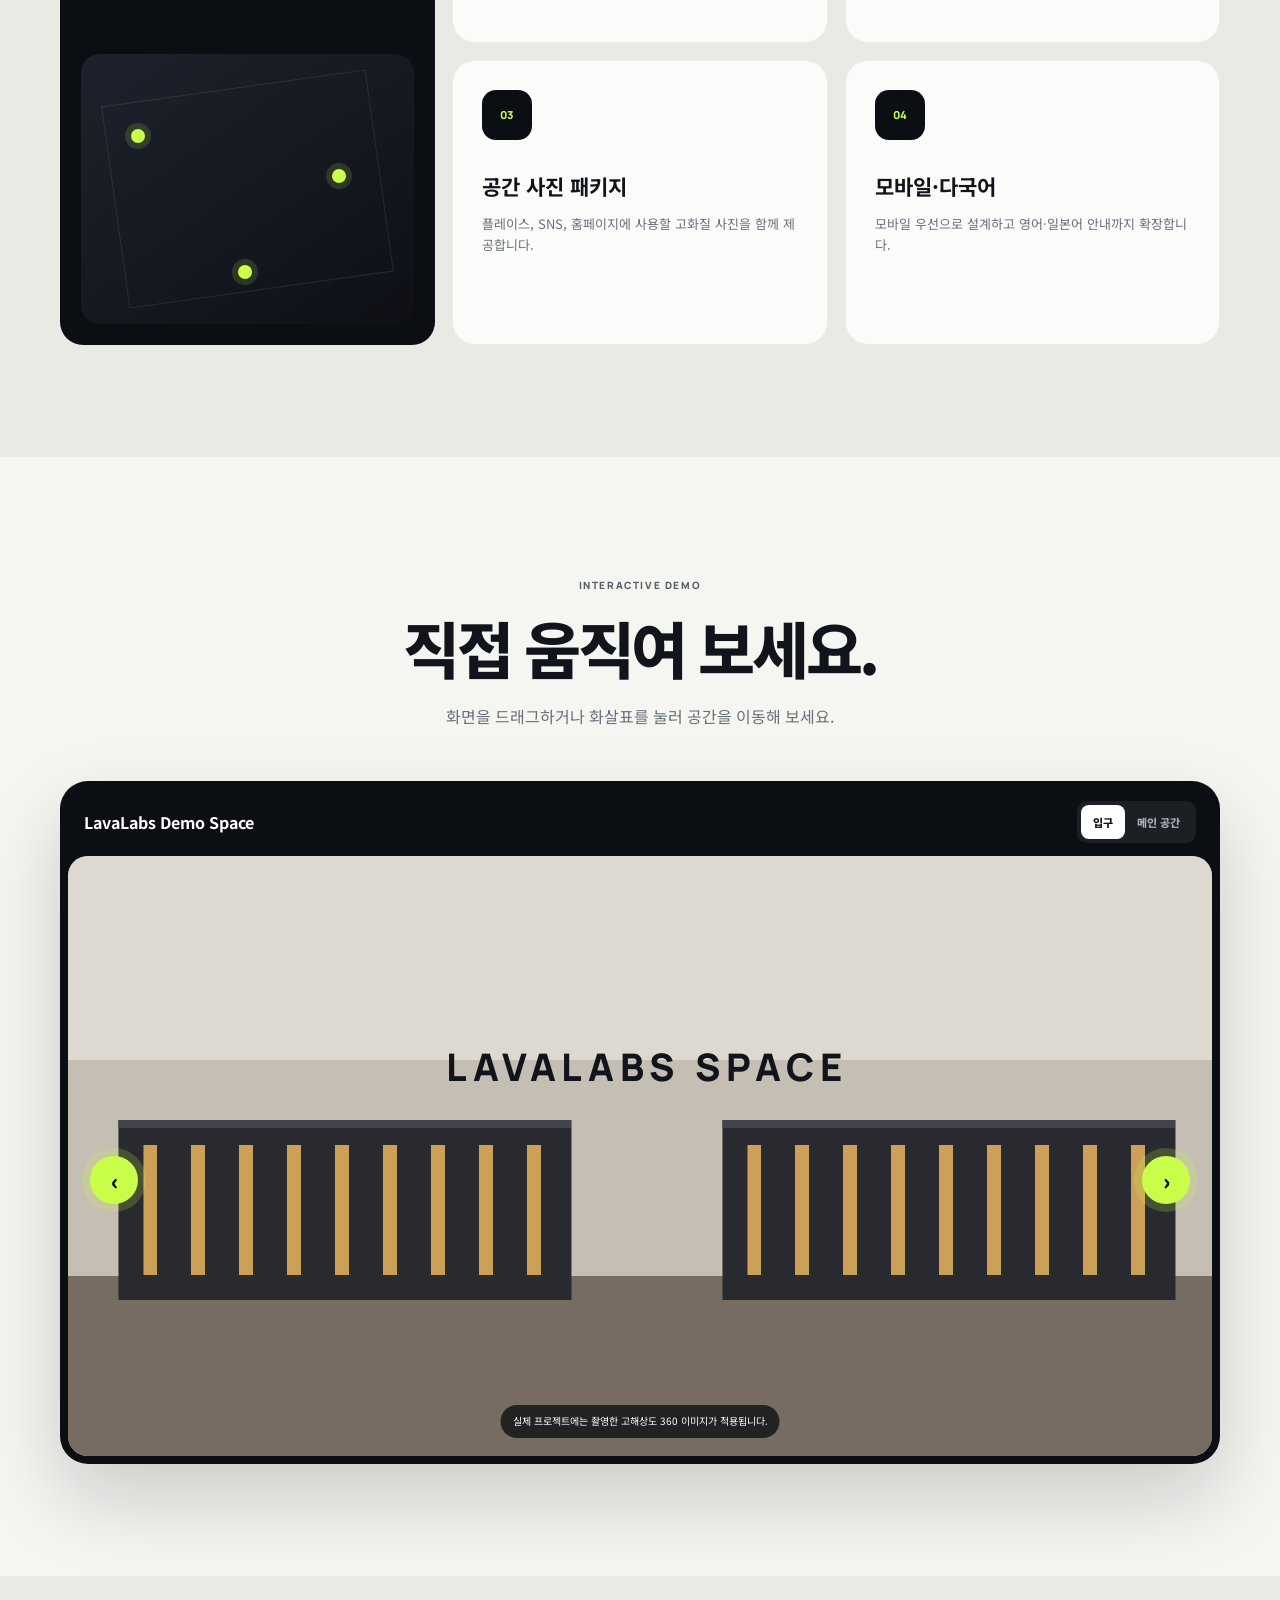
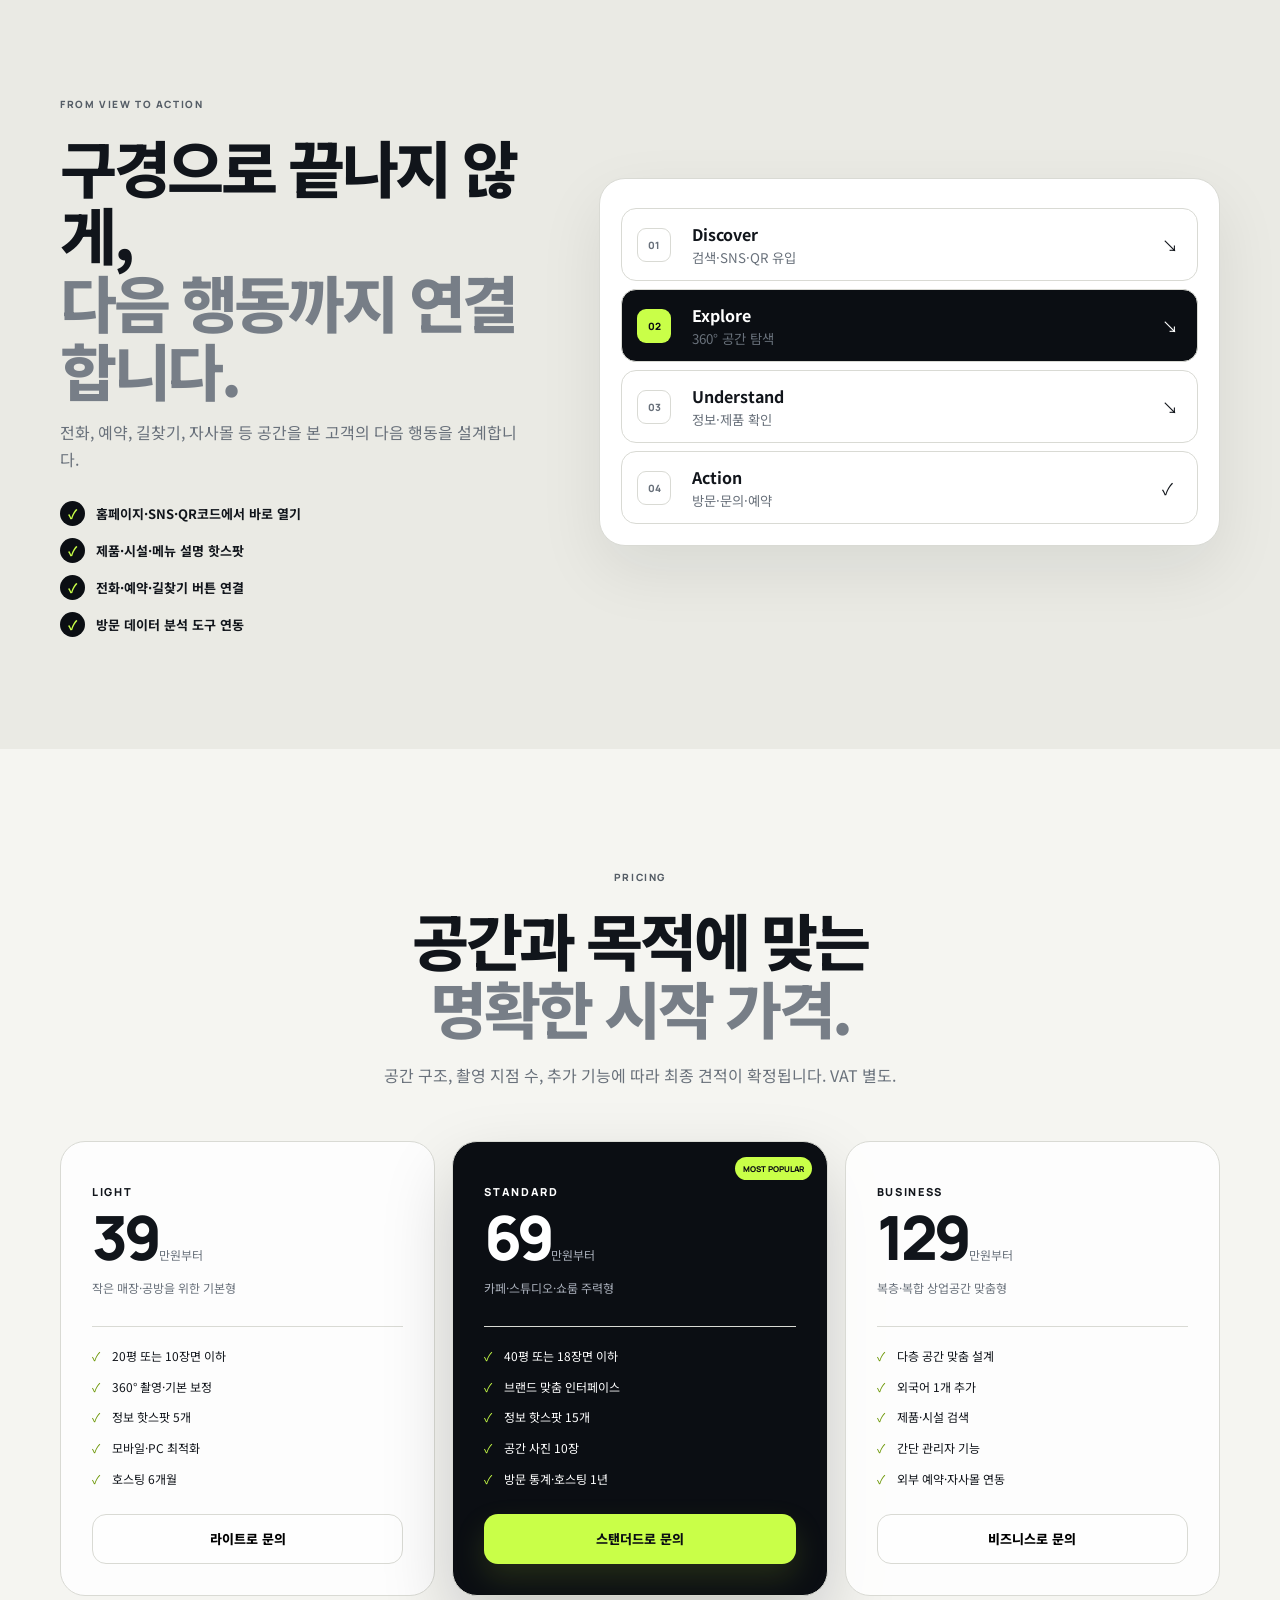
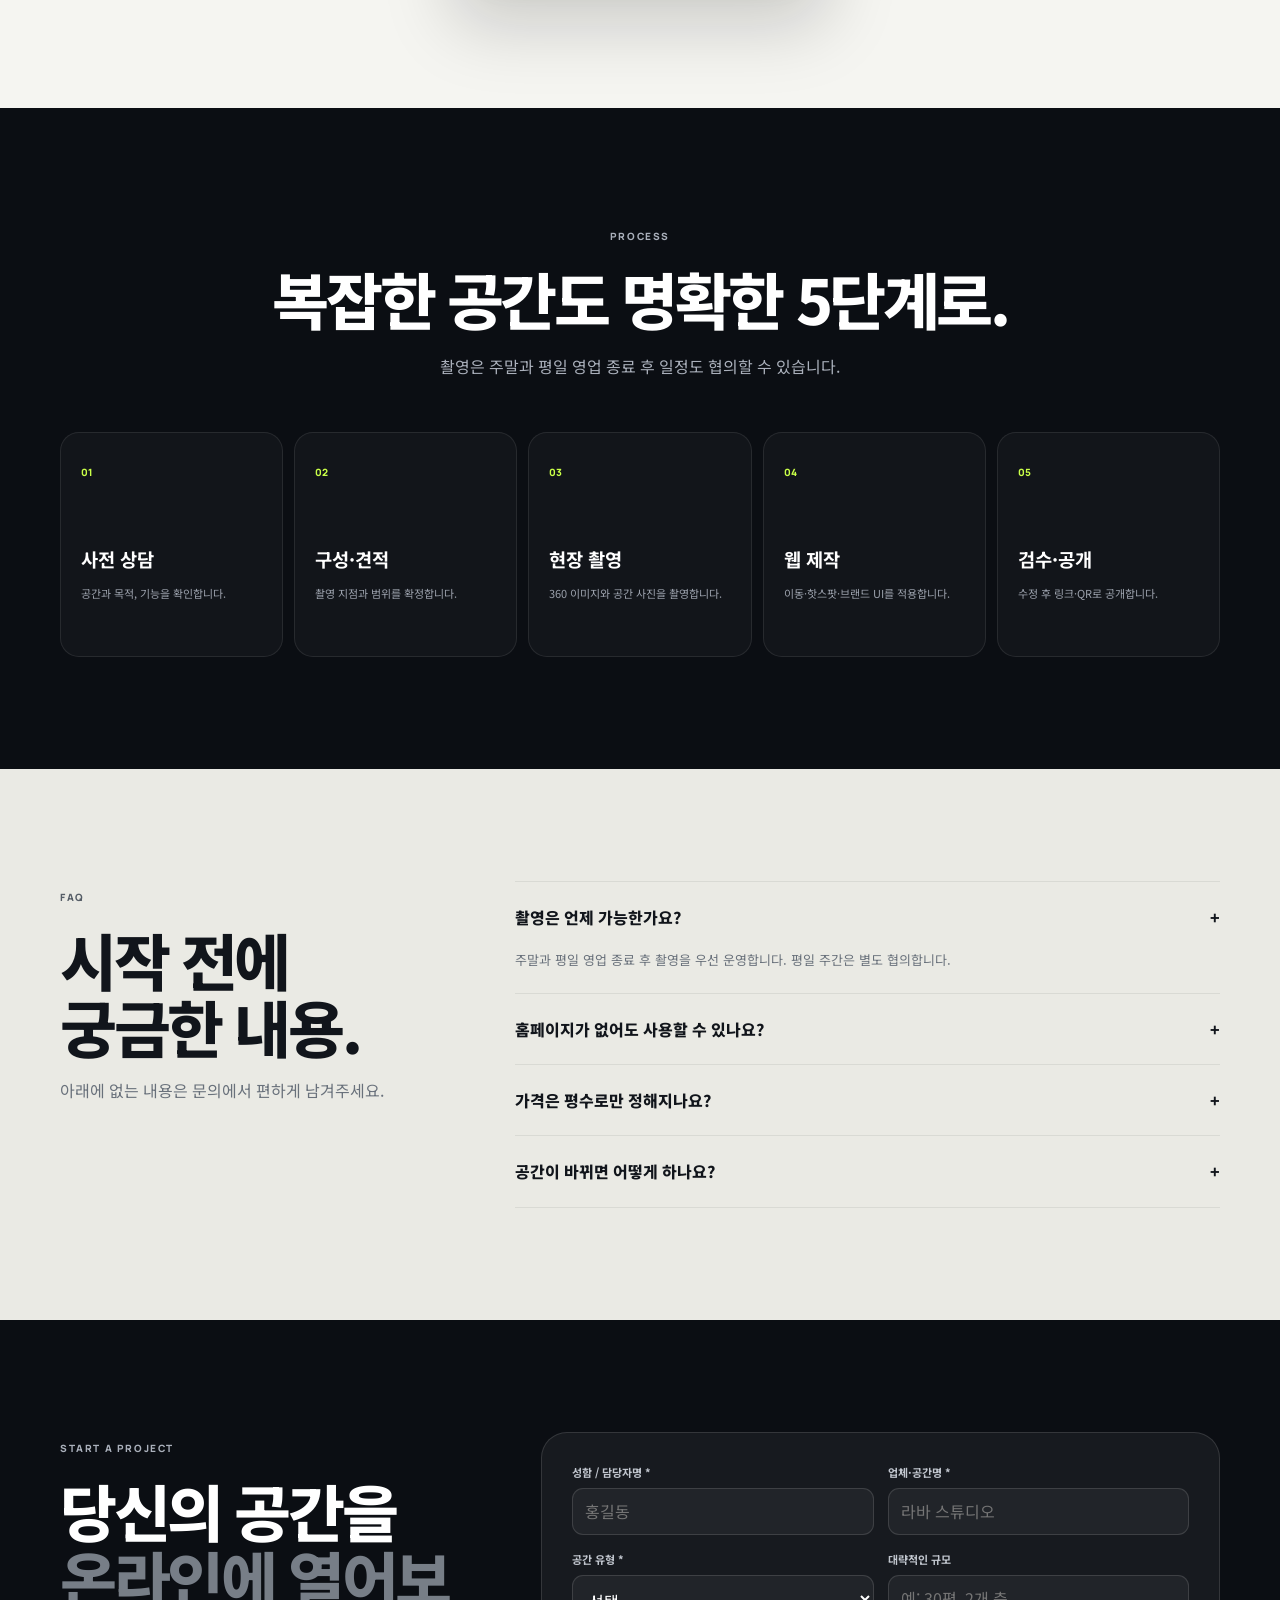
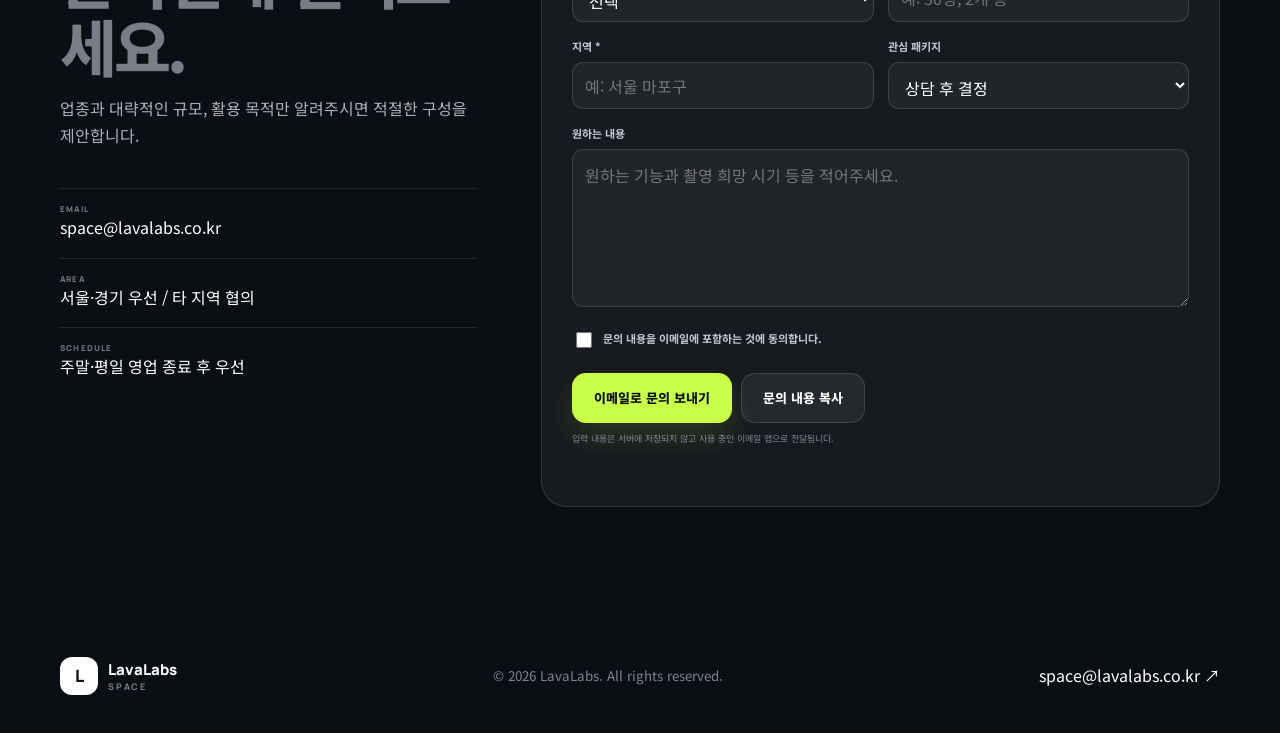
==== commit 87bbdec4: "chore: update Space contact email [email-map]" ====
--- a/index(2).html
+++ b/index(2).html
@@ -3,6 +3,6 @@
 @media(max-width:860px){.links,.nav>.black{display:none}.menu{display:block}.hero-grid,.split,.faq,.contact{grid-template-columns:1fr}.hero{padding-top:115px}.mock{margin-top:20px}.cards{grid-template-columns:1fr 1fr}.prices{grid-template-columns:1fr;max-width:610px;margin:auto}.price.featured{transform:none;order:-1}.process{grid-template-columns:1fr 1fr}.section{padding:90px 0}.faq{gap:45px}}
 @media(max-width:620px){.wrap{width:min(calc(100% - 28px),var(--max))}.section{padding:75px 0}.hero h1{font-size:43px}.lead{font-size:15px}.actions,.form-actions{flex-direction:column}.stats div{padding-right:10px;margin-right:10px}.space{min-height:380px}.cards,.process{grid-template-columns:1fr}.card.big{min-height:550px}.demo-top{flex-direction:column;align-items:flex-start;padding:13px}.tabs{width:100%}.tabs button{flex:1}.viewer{height:115vw;min-height:460px}.demo-note{white-space:normal;width:calc(100% - 24px);border-radius:12px}.grid2{grid-template-columns:1fr}.form{padding:22px 17px}.foot .wrap{align-items:flex-start;flex-direction:column}.strip .wrap{align-items:flex-start;flex-direction:column;padding:20px 0}}
 @media(prefers-reduced-motion:reduce){*{transition:none!important}.reveal{opacity:1;transform:none}}
-</style></head><body><header class="head"><div class="wrap nav"><a class="brand" href="#top"><span class="logo">L</span><span><b>LavaLabs</b><small>SPACE</small></span></a><nav class="links"><a href="#service">서비스</a><a href="#demo">360 데모</a><a href="#pricing">가격</a><a href="#process">제작 과정</a><a href="#faq">FAQ</a></nav><a class="btn black" href="#contact">프로젝트 문의</a><button class="menu" aria-label="메뉴 열기">☰</button></div><nav class="mobile"><a href="#service">서비스</a><a href="#demo">360 데모</a><a href="#pricing">가격</a><a href="#process">제작 과정</a><a href="#faq">FAQ</a><a href="#contact">프로젝트 문의</a></nav></header><main id="top"><section class="hero"><div class="wrap hero-grid"><div class="reveal"><div class="kicker"><span class="dot"></span>360° 공간 경험 · 사진 · 웹 구축</div><h1>공간을 보여주는 것을 넘어,<br><span>방문하고 싶게 만듭니다.</span></h1><p class="lead">매장·스튜디오·숙박시설·전시 공간을 온라인에서 직접 걸어 다니듯 둘러보게 하세요. 360° 가상투어와 고화질 공간 사진, 브랜드 맞춤 웹을 하나의 프로젝트로 제작합니다.</p><div class="actions"><a class="btn primary" href="#contact">무료 사전 상담</a><a class="btn secondary" href="#demo">▶ 데모 체험</a></div><div class="stats"><div><b>360°</b><small>인터랙티브 투어</small></div><div><b>3-in-1</b><small>촬영·웹·콘텐츠</small></div><div><b>Mobile</b><small>모바일 우선 설계</small></div></div></div><div class="mock reveal"><div class="bar">● ● ● <span>space.lavalabs.co.kr/demo</span> LIVE</div><div class="space"><div class="ceiling"></div><div class="shelf s1"></div><div class="shelf s2"></div><div class="sign">LAVALABS<small>SPACE</small></div><div class="hot h1">+</div><div class="hot h2">+</div><div class="hint">드래그해서 공간을 둘러보세요</div></div></div></div></section><section class="strip"><div class="wrap"><small>적합한 공간</small><div class="logos"><b>RETAIL</b><b>STUDIO</b><b>CAFE</b><b>STAY</b><b>SHOWROOM</b><b>EXHIBITION</b></div></div></section><section class="section muted" id="service"><div class="wrap"><div class="title reveal"><div class="kicker">WHY LAVALABS SPACE</div><h2>사진 몇 장으로는 전달되지 않는<br><span>공간의 분위기와 동선까지.</span></h2><p>단순 360 촬영에 그치지 않고, 고객이 정보를 찾고 행동까지 이어가도록 공간 경험을 설계합니다.</p></div><div class="cards"><article class="card big reveal"><div class="num">360</div><h3>직접 이동하는 가상투어</h3><p>입구부터 주요 공간까지 자연스럽게 연결합니다.</p><div class="map"><i></i><i></i><i></i></div></article><article class="card reveal"><div class="num">01</div><h3>브랜드 맞춤 UI</h3><p>브랜드 컬러, 메뉴, 버튼, 콘텐츠 흐름을 맞춤 설계합니다.</p></article><article class="card reveal"><div class="num">02</div><h3>정보 핫스팟</h3><p>제품·시설·메뉴·예약·자사몰 링크를 공간 안에서 확인합니다.</p></article><article class="card reveal"><div class="num">03</div><h3>공간 사진 패키지</h3><p>플레이스, SNS, 홈페이지에 사용할 고화질 사진을 함께 제공합니다.</p></article><article class="card reveal"><div class="num">04</div><h3>모바일·다국어</h3><p>모바일 우선으로 설계하고 영어·일본어 안내까지 확장합니다.</p></article></div></div></section><section class="section" id="demo"><div class="wrap"><div class="title reveal"><div class="kicker">INTERACTIVE DEMO</div><h2>직접 움직여 보세요.</h2><p>화면을 드래그하거나 화살표를 눌러 공간을 이동해 보세요.</p></div><div class="demo reveal"><div class="demo-top"><b>LavaLabs Demo Space</b><div class="tabs"><button class="active" data-scene="0">입구</button><button data-scene="1">메인 공간</button></div></div><div class="viewer" id="viewer"><div class="room" id="room"><div class="unit u1"></div><div class="unit u2"></div><div class="unit u3"></div><div class="unit u4"></div><div class="vsign" id="vsign">LAVALABS SPACE</div></div><button class="arrow prev" aria-label="이전 장면">‹</button><button class="arrow next" aria-label="다음 장면">›</button><div class="demo-note">실제 프로젝트에는 촬영한 고해상도 360 이미지가 적용됩니다.</div></div></div></div></section><section class="section muted"><div class="wrap split"><div class="copy reveal"><div class="kicker">FROM VIEW TO ACTION</div><h2>구경으로 끝나지 않게,<br><span>다음 행동까지 연결합니다.</span></h2><p>전화, 예약, 길찾기, 자사몰 등 공간을 본 고객의 다음 행동을 설계합니다.</p><ul class="checks"><li><span>✓</span>홈페이지·SNS·QR코드에서 바로 열기</li><li><span>✓</span>제품·시설·메뉴 설명 핫스팟</li><li><span>✓</span>전화·예약·길찾기 버튼 연결</li><li><span>✓</span>방문 데이터 분석 도구 연동</li></ul></div><div class="flow reveal"><div class="step"><i>01</i><div><b>Discover</b><small>검색·SNS·QR 유입</small></div>↘</div><div class="step on"><i>02</i><div><b>Explore</b><small>360° 공간 탐색</small></div>↘</div><div class="step"><i>03</i><div><b>Understand</b><small>정보·제품 확인</small></div>↘</div><div class="step"><i>04</i><div><b>Action</b><small>방문·문의·예약</small></div>✓</div></div></div></section><section class="section" id="pricing"><div class="wrap"><div class="title reveal"><div class="kicker">PRICING</div><h2>공간과 목적에 맞는<br><span>명확한 시작 가격.</span></h2><p>공간 구조, 촬영 지점 수, 추가 기능에 따라 최종 견적이 확정됩니다. VAT 별도.</p></div><div class="prices"><article class="price reveal"><h3>LIGHT</h3><div class="money"><b>39</b><span>만원부터</span></div><p>작은 매장·공방을 위한 기본형</p><ul><li>20평 또는 10장면 이하</li><li>360° 촬영·기본 보정</li><li>정보 핫스팟 5개</li><li>모바일·PC 최적화</li><li>호스팅 6개월</li></ul><button class="btn secondary pack" data-pack="라이트 (39만원부터)">라이트로 문의</button></article><article class="price featured reveal"><span class="badge">MOST POPULAR</span><h3>STANDARD</h3><div class="money"><b>69</b><span>만원부터</span></div><p>카페·스튜디오·쇼룸 주력형</p><ul><li>40평 또는 18장면 이하</li><li>브랜드 맞춤 인터페이스</li><li>정보 핫스팟 15개</li><li>공간 사진 10장</li><li>방문 통계·호스팅 1년</li></ul><button class="btn primary pack" data-pack="스탠더드 (69만원부터)">스탠더드로 문의</button></article><article class="price reveal"><h3>BUSINESS</h3><div class="money"><b>129</b><span>만원부터</span></div><p>복층·복합 상업공간 맞춤형</p><ul><li>다층 공간 맞춤 설계</li><li>외국어 1개 추가</li><li>제품·시설 검색</li><li>간단 관리자 기능</li><li>외부 예약·자사몰 연동</li></ul><button class="btn secondary pack" data-pack="비즈니스 (129만원부터)">비즈니스로 문의</button></article></div></div></section><section class="section dark" id="process"><div class="wrap"><div class="title reveal"><div class="kicker" style="color:#aab0bb">PROCESS</div><h2>복잡한 공간도 명확한 5단계로.</h2><p style="color:#aab0bb">촬영은 주말과 평일 영업 종료 후 일정도 협의할 수 있습니다.</p></div><div class="process"><article class="proc"><span>01</span><h3>사전 상담</h3><p>공간과 목적, 기능을 확인합니다.</p></article><article class="proc"><span>02</span><h3>구성·견적</h3><p>촬영 지점과 범위를 확정합니다.</p></article><article class="proc"><span>03</span><h3>현장 촬영</h3><p>360 이미지와 공간 사진을 촬영합니다.</p></article><article class="proc"><span>04</span><h3>웹 제작</h3><p>이동·핫스팟·브랜드 UI를 적용합니다.</p></article><article class="proc"><span>05</span><h3>검수·공개</h3><p>수정 후 링크·QR로 공개합니다.</p></article></div></div></section><section class="section muted" id="faq"><div class="wrap faq"><div class="copy reveal"><div class="kicker">FAQ</div><h2>시작 전에<br>궁금한 내용.</h2><p>아래에 없는 내용은 문의에서 편하게 남겨주세요.</p></div><div class="faq-list reveal"><details open><summary>촬영은 언제 가능한가요?<span>+</span></summary><p>주말과 평일 영업 종료 후 촬영을 우선 운영합니다. 평일 주간은 별도 협의합니다.</p></details><details><summary>홈페이지가 없어도 사용할 수 있나요?<span>+</span></summary><p>독립 공유 링크와 QR코드로 사용할 수 있으며 추후 홈페이지에도 삽입할 수 있습니다.</p></details><details><summary>가격은 평수로만 정해지나요?<span>+</span></summary><p>촬영 지점 수, 층수, 공간 복잡도, 맞춤 기능을 함께 반영합니다.</p></details><details><summary>공간이 바뀌면 어떻게 하나요?<span>+</span></summary><p>일부 장면만 재촬영하거나 변경 범위에 따라 재구축할 수 있습니다.</p></details></div></div></section><section class="section dark" id="contact"><div class="wrap contact"><div class="copy reveal"><div class="kicker" style="color:#aab0bb">START A PROJECT</div><h2>당신의 공간을<br><span>온라인에 열어보세요.</span></h2><p style="color:#aab0bb">업종과 대략적인 규모, 활용 목적만 알려주시면 적절한 구성을 제안합니다.</p><div class="meta"><div><small>EMAIL</small><a href="mailto:lavalabs.ceo@gmail.com">lavalabs.ceo@gmail.com</a></div><div><small>AREA</small>서울·경기 우선 / 타 지역 협의</div><div><small>SCHEDULE</small>주말·평일 영업 종료 후 우선</div></div></div><form class="form reveal" id="form"><div class="grid2"><label><span>성함 / 담당자명 *</span><input name="name" required placeholder="홍길동"></label><label><span>업체·공간명 *</span><input name="company" required placeholder="라바 스튜디오"></label></div><div class="grid2"><label><span>공간 유형 *</span><select name="type" required><option value="">선택</option><option>매장·쇼룸</option><option>스튜디오</option><option>카페·식당</option><option>숙박시설</option><option>전시·팝업</option><option>기타</option></select></label><label><span>대략적인 규모</span><input name="size" placeholder="예: 30평, 2개 층"></label></div><div class="grid2"><label><span>지역 *</span><input name="location" required placeholder="예: 서울 마포구"></label><label><span>관심 패키지</span><select name="package" id="package"><option>상담 후 결정</option><option>라이트 (39만원부터)</option><option>스탠더드 (69만원부터)</option><option>비즈니스 (129만원부터)</option></select></label></div><label><span>원하는 내용</span><textarea name="message" rows="5" placeholder="원하는 기능과 촬영 희망 시기 등을 적어주세요."></textarea></label><label class="agree"><input type="checkbox" required><span>문의 내용을 이메일에 포함하는 것에 동의합니다.</span></label><div class="form-actions"><button class="btn primary" type="submit">이메일로 문의 보내기</button><button class="btn secondary" type="button" id="copy">문의 내용 복사</button></div><p class="notice">입력 내용은 서버에 저장되지 않고 사용 중인 이메일 앱으로 전달됩니다.</p><div class="status" id="status"></div></form></div></section></main><footer class="foot"><div class="wrap"><a class="brand" href="#top"><span class="logo" style="background:#fff;color:#111">L</span><span><b>LavaLabs</b><small>SPACE</small></span></a><small>© <span id="year"></span> LavaLabs. All rights reserved.</small><a href="mailto:lavalabs.ceo@gmail.com">lavalabs.ceo@gmail.com ↗</a></div></footer><a class="floating" href="#contact">문의 ↗</a><script>
-const $=(s)=>document.querySelector(s),$$=(s)=>[...document.querySelectorAll(s)];addEventListener('scroll',()=>$('.head').classList.toggle('on',scrollY>15),{passive:true});$('.menu').onclick=()=>{const m=$('.mobile');m.style.display=m.style.display==='block'?'none':'block'};$$('.mobile a').forEach(a=>a.onclick=()=>$('.mobile').style.display='none');const io=new IntersectionObserver(es=>es.forEach(e=>{if(e.isIntersecting){e.target.classList.add('show');io.unobserve(e.target)}}),{threshold:.1});$$('.reveal').forEach(e=>io.observe(e));$$('details').forEach(d=>d.ontoggle=()=>{if(d.open)$$('details[open]').forEach(o=>{if(o!==d)o.open=false})});let scene=0,pos=-27,drag=false,start=0;const room=$('#room'),sign=$('#vsign');function render(){room.style.transform=`translateX(${pos}%)`;sign.textContent=scene?'MAIN SPACE':'LAVALABS SPACE';$$('.tabs button').forEach((b,i)=>b.classList.toggle('active',i===scene))}function setScene(n){scene=(n+2)%2;pos=scene?-47:-27;render()}$('.prev').onclick=()=>setScene(scene-1);$('.next').onclick=()=>setScene(scene+1);$$('.tabs button').forEach(b=>b.onclick=()=>setScene(+b.dataset.scene));const v=$('#viewer');v.onpointerdown=e=>{drag=true;start=e.clientX;v.setPointerCapture(e.pointerId)};v.onpointermove=e=>{if(!drag)return;pos=Math.max(-55,Math.min(-2,pos+(e.clientX-start)/25));start=e.clientX;render()};v.onpointerup=()=>drag=false;$$('.pack').forEach(b=>b.onclick=()=>{$('#package').value=b.dataset.pack;$('#contact').scrollIntoView({behavior:'smooth'})});function inquiry(){const d=new FormData($('#form')),f=n=>d.get(n)||'-';return`LavaLabs Space 프로젝트 문의\n\n성함: ${f('name')}\n업체·공간명: ${f('company')}\n공간 유형: ${f('type')}\n규모: ${f('size')}\n지역: ${f('location')}\n패키지: ${f('package')}\n\n요청 내용:\n${f('message')}`}$('#form').onsubmit=e=>{e.preventDefault();if(!e.target.reportValidity())return;location.href=`mailto:lavalabs.ceo@gmail.com?subject=${encodeURIComponent('[LavaLabs Space 문의] '+new FormData(e.target).get('company'))}&body=${encodeURIComponent(inquiry())}`;$('#status').textContent='이메일 앱을 여는 중입니다.'};$('#copy').onclick=async()=>{if(!$('#form').reportValidity())return;try{await navigator.clipboard.writeText(inquiry());$('#status').textContent='문의 내용이 복사되었습니다.'}catch{$('#status').textContent='복사에 실패했습니다.'}};$('#year').textContent=new Date().getFullYear();render();
+</style></head><body><header class="head"><div class="wrap nav"><a class="brand" href="#top"><span class="logo">L</span><span><b>LavaLabs</b><small>SPACE</small></span></a><nav class="links"><a href="#service">서비스</a><a href="#demo">360 데모</a><a href="#pricing">가격</a><a href="#process">제작 과정</a><a href="#faq">FAQ</a></nav><a class="btn black" href="#contact">프로젝트 문의</a><button class="menu" aria-label="메뉴 열기">☰</button></div><nav class="mobile"><a href="#service">서비스</a><a href="#demo">360 데모</a><a href="#pricing">가격</a><a href="#process">제작 과정</a><a href="#faq">FAQ</a><a href="#contact">프로젝트 문의</a></nav></header><main id="top"><section class="hero"><div class="wrap hero-grid"><div class="reveal"><div class="kicker"><span class="dot"></span>360° 공간 경험 · 사진 · 웹 구축</div><h1>공간을 보여주는 것을 넘어,<br><span>방문하고 싶게 만듭니다.</span></h1><p class="lead">매장·스튜디오·숙박시설·전시 공간을 온라인에서 직접 걸어 다니듯 둘러보게 하세요. 360° 가상투어와 고화질 공간 사진, 브랜드 맞춤 웹을 하나의 프로젝트로 제작합니다.</p><div class="actions"><a class="btn primary" href="#contact">무료 사전 상담</a><a class="btn secondary" href="#demo">▶ 데모 체험</a></div><div class="stats"><div><b>360°</b><small>인터랙티브 투어</small></div><div><b>3-in-1</b><small>촬영·웹·콘텐츠</small></div><div><b>Mobile</b><small>모바일 우선 설계</small></div></div></div><div class="mock reveal"><div class="bar">● ● ● <span>space.lavalabs.co.kr/demo</span> LIVE</div><div class="space"><div class="ceiling"></div><div class="shelf s1"></div><div class="shelf s2"></div><div class="sign">LAVALABS<small>SPACE</small></div><div class="hot h1">+</div><div class="hot h2">+</div><div class="hint">드래그해서 공간을 둘러보세요</div></div></div></div></section><section class="strip"><div class="wrap"><small>적합한 공간</small><div class="logos"><b>RETAIL</b><b>STUDIO</b><b>CAFE</b><b>STAY</b><b>SHOWROOM</b><b>EXHIBITION</b></div></div></section><section class="section muted" id="service"><div class="wrap"><div class="title reveal"><div class="kicker">WHY LAVALABS SPACE</div><h2>사진 몇 장으로는 전달되지 않는<br><span>공간의 분위기와 동선까지.</span></h2><p>단순 360 촬영에 그치지 않고, 고객이 정보를 찾고 행동까지 이어가도록 공간 경험을 설계합니다.</p></div><div class="cards"><article class="card big reveal"><div class="num">360</div><h3>직접 이동하는 가상투어</h3><p>입구부터 주요 공간까지 자연스럽게 연결합니다.</p><div class="map"><i></i><i></i><i></i></div></article><article class="card reveal"><div class="num">01</div><h3>브랜드 맞춤 UI</h3><p>브랜드 컬러, 메뉴, 버튼, 콘텐츠 흐름을 맞춤 설계합니다.</p></article><article class="card reveal"><div class="num">02</div><h3>정보 핫스팟</h3><p>제품·시설·메뉴·예약·자사몰 링크를 공간 안에서 확인합니다.</p></article><article class="card reveal"><div class="num">03</div><h3>공간 사진 패키지</h3><p>플레이스, SNS, 홈페이지에 사용할 고화질 사진을 함께 제공합니다.</p></article><article class="card reveal"><div class="num">04</div><h3>모바일·다국어</h3><p>모바일 우선으로 설계하고 영어·일본어 안내까지 확장합니다.</p></article></div></div></section><section class="section" id="demo"><div class="wrap"><div class="title reveal"><div class="kicker">INTERACTIVE DEMO</div><h2>직접 움직여 보세요.</h2><p>화면을 드래그하거나 화살표를 눌러 공간을 이동해 보세요.</p></div><div class="demo reveal"><div class="demo-top"><b>LavaLabs Demo Space</b><div class="tabs"><button class="active" data-scene="0">입구</button><button data-scene="1">메인 공간</button></div></div><div class="viewer" id="viewer"><div class="room" id="room"><div class="unit u1"></div><div class="unit u2"></div><div class="unit u3"></div><div class="unit u4"></div><div class="vsign" id="vsign">LAVALABS SPACE</div></div><button class="arrow prev" aria-label="이전 장면">‹</button><button class="arrow next" aria-label="다음 장면">›</button><div class="demo-note">실제 프로젝트에는 촬영한 고해상도 360 이미지가 적용됩니다.</div></div></div></div></section><section class="section muted"><div class="wrap split"><div class="copy reveal"><div class="kicker">FROM VIEW TO ACTION</div><h2>구경으로 끝나지 않게,<br><span>다음 행동까지 연결합니다.</span></h2><p>전화, 예약, 길찾기, 자사몰 등 공간을 본 고객의 다음 행동을 설계합니다.</p><ul class="checks"><li><span>✓</span>홈페이지·SNS·QR코드에서 바로 열기</li><li><span>✓</span>제품·시설·메뉴 설명 핫스팟</li><li><span>✓</span>전화·예약·길찾기 버튼 연결</li><li><span>✓</span>방문 데이터 분석 도구 연동</li></ul></div><div class="flow reveal"><div class="step"><i>01</i><div><b>Discover</b><small>검색·SNS·QR 유입</small></div>↘</div><div class="step on"><i>02</i><div><b>Explore</b><small>360° 공간 탐색</small></div>↘</div><div class="step"><i>03</i><div><b>Understand</b><small>정보·제품 확인</small></div>↘</div><div class="step"><i>04</i><div><b>Action</b><small>방문·문의·예약</small></div>✓</div></div></div></section><section class="section" id="pricing"><div class="wrap"><div class="title reveal"><div class="kicker">PRICING</div><h2>공간과 목적에 맞는<br><span>명확한 시작 가격.</span></h2><p>공간 구조, 촬영 지점 수, 추가 기능에 따라 최종 견적이 확정됩니다. VAT 별도.</p></div><div class="prices"><article class="price reveal"><h3>LIGHT</h3><div class="money"><b>39</b><span>만원부터</span></div><p>작은 매장·공방을 위한 기본형</p><ul><li>20평 또는 10장면 이하</li><li>360° 촬영·기본 보정</li><li>정보 핫스팟 5개</li><li>모바일·PC 최적화</li><li>호스팅 6개월</li></ul><button class="btn secondary pack" data-pack="라이트 (39만원부터)">라이트로 문의</button></article><article class="price featured reveal"><span class="badge">MOST POPULAR</span><h3>STANDARD</h3><div class="money"><b>69</b><span>만원부터</span></div><p>카페·스튜디오·쇼룸 주력형</p><ul><li>40평 또는 18장면 이하</li><li>브랜드 맞춤 인터페이스</li><li>정보 핫스팟 15개</li><li>공간 사진 10장</li><li>방문 통계·호스팅 1년</li></ul><button class="btn primary pack" data-pack="스탠더드 (69만원부터)">스탠더드로 문의</button></article><article class="price reveal"><h3>BUSINESS</h3><div class="money"><b>129</b><span>만원부터</span></div><p>복층·복합 상업공간 맞춤형</p><ul><li>다층 공간 맞춤 설계</li><li>외국어 1개 추가</li><li>제품·시설 검색</li><li>간단 관리자 기능</li><li>외부 예약·자사몰 연동</li></ul><button class="btn secondary pack" data-pack="비즈니스 (129만원부터)">비즈니스로 문의</button></article></div></div></section><section class="section dark" id="process"><div class="wrap"><div class="title reveal"><div class="kicker" style="color:#aab0bb">PROCESS</div><h2>복잡한 공간도 명확한 5단계로.</h2><p style="color:#aab0bb">촬영은 주말과 평일 영업 종료 후 일정도 협의할 수 있습니다.</p></div><div class="process"><article class="proc"><span>01</span><h3>사전 상담</h3><p>공간과 목적, 기능을 확인합니다.</p></article><article class="proc"><span>02</span><h3>구성·견적</h3><p>촬영 지점과 범위를 확정합니다.</p></article><article class="proc"><span>03</span><h3>현장 촬영</h3><p>360 이미지와 공간 사진을 촬영합니다.</p></article><article class="proc"><span>04</span><h3>웹 제작</h3><p>이동·핫스팟·브랜드 UI를 적용합니다.</p></article><article class="proc"><span>05</span><h3>검수·공개</h3><p>수정 후 링크·QR로 공개합니다.</p></article></div></div></section><section class="section muted" id="faq"><div class="wrap faq"><div class="copy reveal"><div class="kicker">FAQ</div><h2>시작 전에<br>궁금한 내용.</h2><p>아래에 없는 내용은 문의에서 편하게 남겨주세요.</p></div><div class="faq-list reveal"><details open><summary>촬영은 언제 가능한가요?<span>+</span></summary><p>주말과 평일 영업 종료 후 촬영을 우선 운영합니다. 평일 주간은 별도 협의합니다.</p></details><details><summary>홈페이지가 없어도 사용할 수 있나요?<span>+</span></summary><p>독립 공유 링크와 QR코드로 사용할 수 있으며 추후 홈페이지에도 삽입할 수 있습니다.</p></details><details><summary>가격은 평수로만 정해지나요?<span>+</span></summary><p>촬영 지점 수, 층수, 공간 복잡도, 맞춤 기능을 함께 반영합니다.</p></details><details><summary>공간이 바뀌면 어떻게 하나요?<span>+</span></summary><p>일부 장면만 재촬영하거나 변경 범위에 따라 재구축할 수 있습니다.</p></details></div></div></section><section class="section dark" id="contact"><div class="wrap contact"><div class="copy reveal"><div class="kicker" style="color:#aab0bb">START A PROJECT</div><h2>당신의 공간을<br><span>온라인에 열어보세요.</span></h2><p style="color:#aab0bb">업종과 대략적인 규모, 활용 목적만 알려주시면 적절한 구성을 제안합니다.</p><div class="meta"><div><small>EMAIL</small><a href="mailto:space@lavalabs.co.kr">space@lavalabs.co.kr</a></div><div><small>AREA</small>서울·경기 우선 / 타 지역 협의</div><div><small>SCHEDULE</small>주말·평일 영업 종료 후 우선</div></div></div><form class="form reveal" id="form"><div class="grid2"><label><span>성함 / 담당자명 *</span><input name="name" required placeholder="홍길동"></label><label><span>업체·공간명 *</span><input name="company" required placeholder="라바 스튜디오"></label></div><div class="grid2"><label><span>공간 유형 *</span><select name="type" required><option value="">선택</option><option>매장·쇼룸</option><option>스튜디오</option><option>카페·식당</option><option>숙박시설</option><option>전시·팝업</option><option>기타</option></select></label><label><span>대략적인 규모</span><input name="size" placeholder="예: 30평, 2개 층"></label></div><div class="grid2"><label><span>지역 *</span><input name="location" required placeholder="예: 서울 마포구"></label><label><span>관심 패키지</span><select name="package" id="package"><option>상담 후 결정</option><option>라이트 (39만원부터)</option><option>스탠더드 (69만원부터)</option><option>비즈니스 (129만원부터)</option></select></label></div><label><span>원하는 내용</span><textarea name="message" rows="5" placeholder="원하는 기능과 촬영 희망 시기 등을 적어주세요."></textarea></label><label class="agree"><input type="checkbox" required><span>문의 내용을 이메일에 포함하는 것에 동의합니다.</span></label><div class="form-actions"><button class="btn primary" type="submit">이메일로 문의 보내기</button><button class="btn secondary" type="button" id="copy">문의 내용 복사</button></div><p class="notice">입력 내용은 서버에 저장되지 않고 사용 중인 이메일 앱으로 전달됩니다.</p><div class="status" id="status"></div></form></div></section></main><footer class="foot"><div class="wrap"><a class="brand" href="#top"><span class="logo" style="background:#fff;color:#111">L</span><span><b>LavaLabs</b><small>SPACE</small></span></a><small>© <span id="year"></span> LavaLabs. All rights reserved.</small><a href="mailto:space@lavalabs.co.kr">space@lavalabs.co.kr ↗</a></div></footer><a class="floating" href="#contact">문의 ↗</a><script>
+const $=(s)=>document.querySelector(s),$$=(s)=>[...document.querySelectorAll(s)];addEventListener('scroll',()=>$('.head').classList.toggle('on',scrollY>15),{passive:true});$('.menu').onclick=()=>{const m=$('.mobile');m.style.display=m.style.display==='block'?'none':'block'};$$('.mobile a').forEach(a=>a.onclick=()=>$('.mobile').style.display='none');const io=new IntersectionObserver(es=>es.forEach(e=>{if(e.isIntersecting){e.target.classList.add('show');io.unobserve(e.target)}}),{threshold:.1});$$('.reveal').forEach(e=>io.observe(e));$$('details').forEach(d=>d.ontoggle=()=>{if(d.open)$$('details[open]').forEach(o=>{if(o!==d)o.open=false})});let scene=0,pos=-27,drag=false,start=0;const room=$('#room'),sign=$('#vsign');function render(){room.style.transform=`translateX(${pos}%)`;sign.textContent=scene?'MAIN SPACE':'LAVALABS SPACE';$$('.tabs button').forEach((b,i)=>b.classList.toggle('active',i===scene))}function setScene(n){scene=(n+2)%2;pos=scene?-47:-27;render()}$('.prev').onclick=()=>setScene(scene-1);$('.next').onclick=()=>setScene(scene+1);$$('.tabs button').forEach(b=>b.onclick=()=>setScene(+b.dataset.scene));const v=$('#viewer');v.onpointerdown=e=>{drag=true;start=e.clientX;v.setPointerCapture(e.pointerId)};v.onpointermove=e=>{if(!drag)return;pos=Math.max(-55,Math.min(-2,pos+(e.clientX-start)/25));start=e.clientX;render()};v.onpointerup=()=>drag=false;$$('.pack').forEach(b=>b.onclick=()=>{$('#package').value=b.dataset.pack;$('#contact').scrollIntoView({behavior:'smooth'})});function inquiry(){const d=new FormData($('#form')),f=n=>d.get(n)||'-';return`LavaLabs Space 프로젝트 문의\n\n성함: ${f('name')}\n업체·공간명: ${f('company')}\n공간 유형: ${f('type')}\n규모: ${f('size')}\n지역: ${f('location')}\n패키지: ${f('package')}\n\n요청 내용:\n${f('message')}`}$('#form').onsubmit=e=>{e.preventDefault();if(!e.target.reportValidity())return;location.href=`mailto:space@lavalabs.co.kr?subject=${encodeURIComponent('[LavaLabs Space 문의] '+new FormData(e.target).get('company'))}&body=${encodeURIComponent(inquiry())}`;$('#status').textContent='이메일 앱을 여는 중입니다.'};$('#copy').onclick=async()=>{if(!$('#form').reportValidity())return;try{await navigator.clipboard.writeText(inquiry());$('#status').textContent='문의 내용이 복사되었습니다.'}catch{$('#status').textContent='복사에 실패했습니다.'}};$('#year').textContent=new Date().getFullYear();render();
 </script></body></html>
